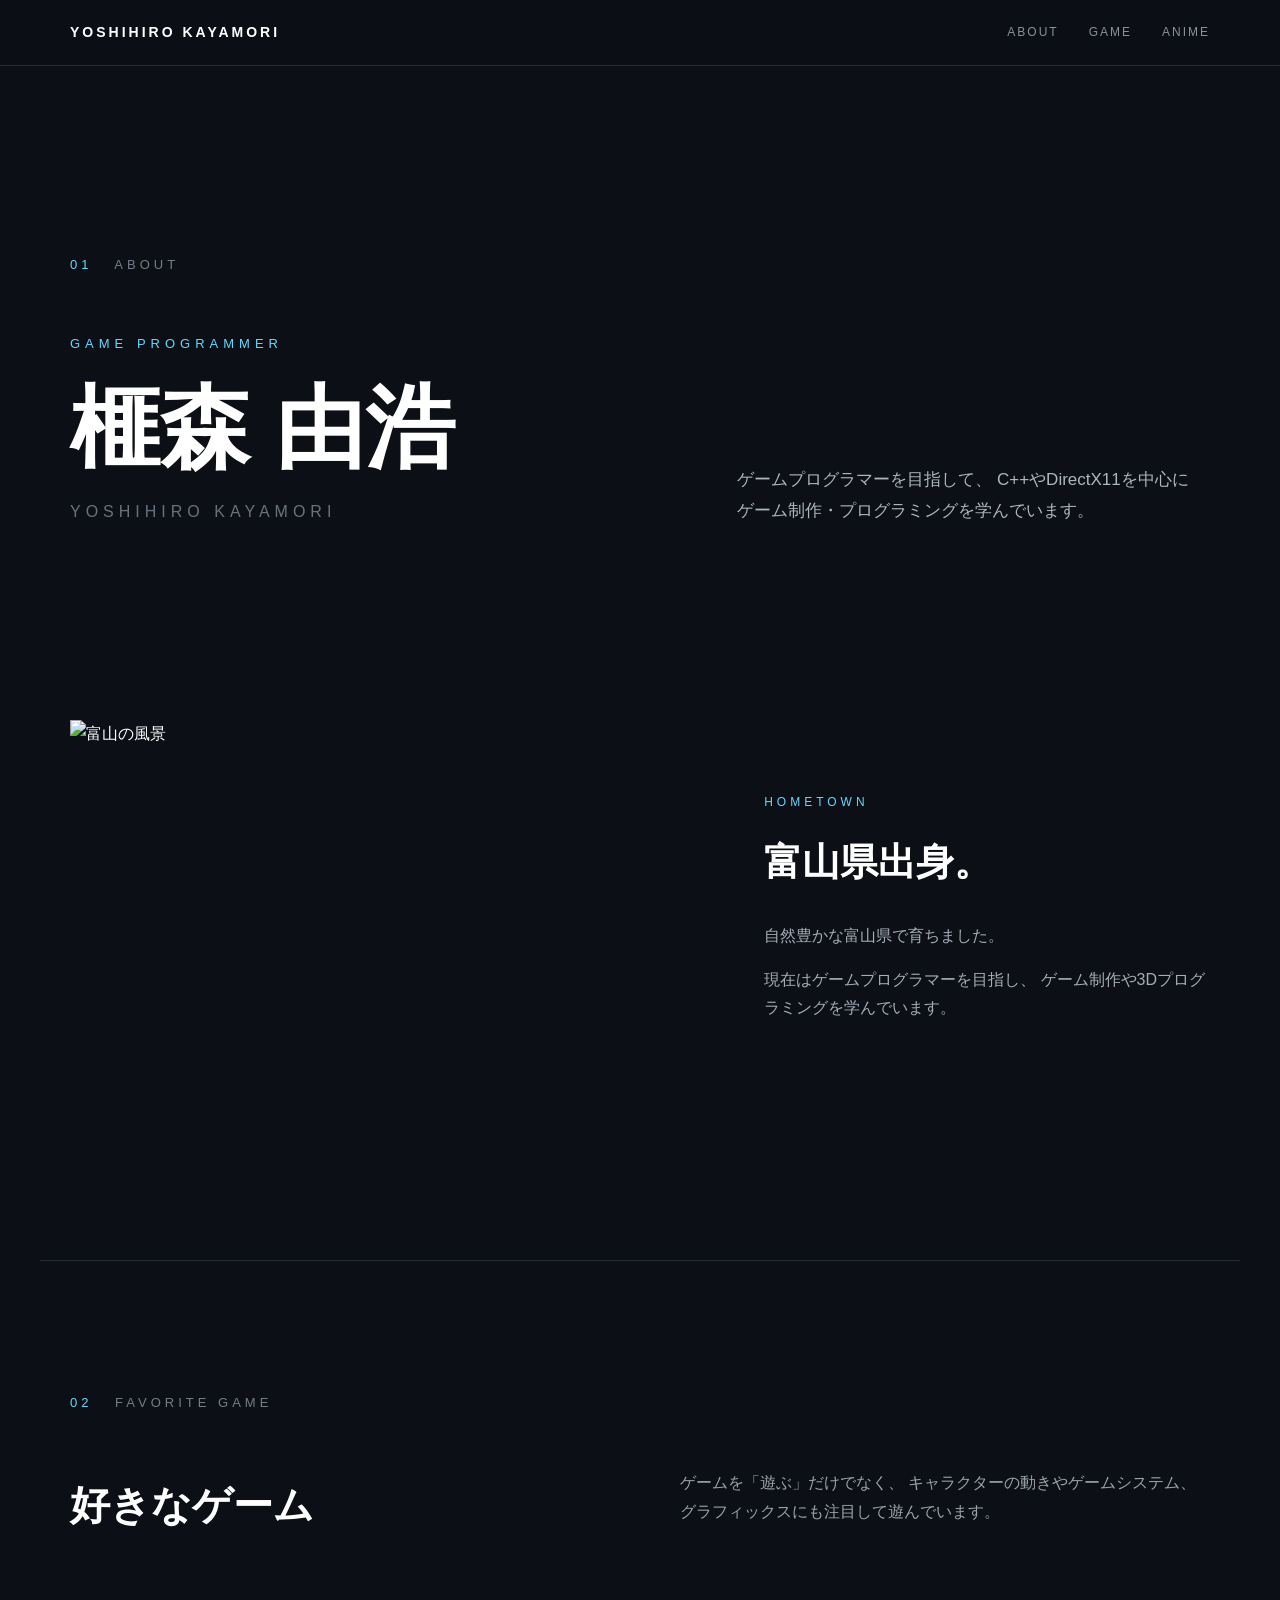
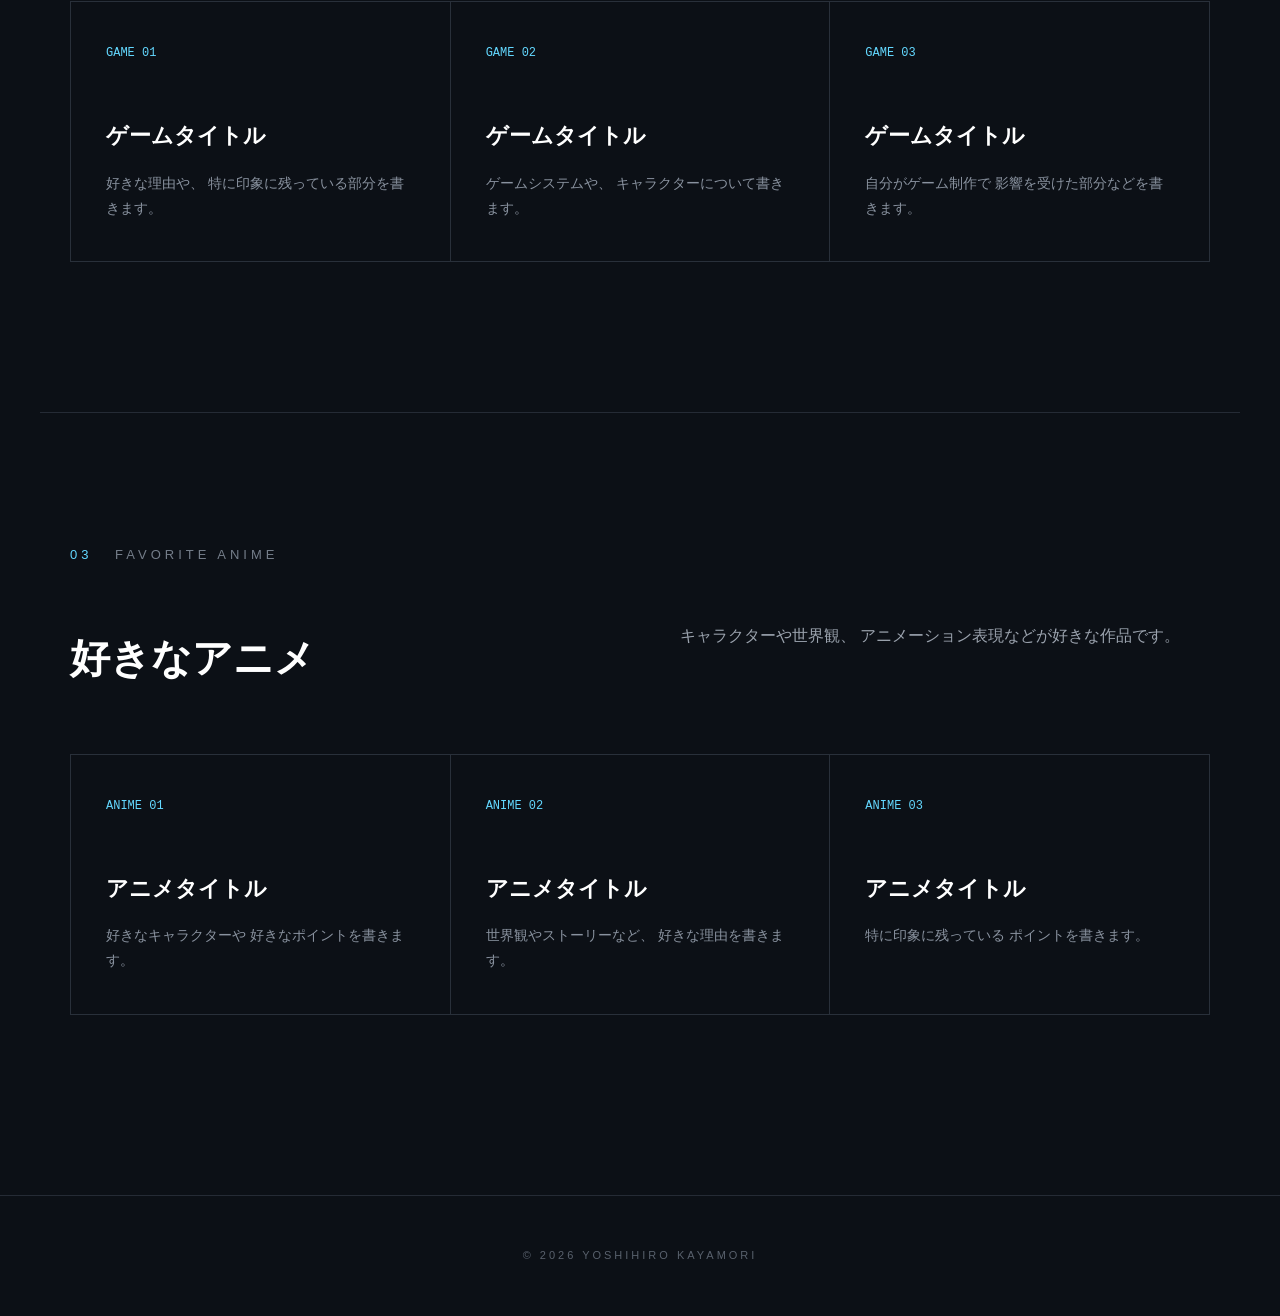
==== index.html @ 0efda57f "Webサイト改変" ====
<!DOCTYPE html>
<html lang="ja">

<head>
    <meta charset="UTF-8">
    <meta name="viewport" content="width=device-width, initial-scale=1.0">

    <title>榧森由浩 | Portfolio</title>

    <link rel="stylesheet" href="style.css">
</head>

<body>

    <!-- ヘッダー -->
    <header>
        <div class="header-inner">

            <a href="#" class="logo">
                YOSHIHIRO KAYAMORI
            </a>

            <nav>
                <a href="#about">ABOUT</a>
                <a href="#favorite-games">GAME</a>
                <a href="#favorite-anime">ANIME</a>
            </nav>

        </div>
    </header>


    <main>

        <!-- =====================
             ABOUT
        ====================== -->

        <section id="about" class="about">

            <div class="section-label">
                <span>01</span>
                ABOUT
            </div>


            <div class="about-main">

                <div class="about-title">

                    <p class="sub-title">
                        GAME PROGRAMMER
                    </p>

                    <h1>
                        榧森 由浩
                    </h1>

                    <p class="english-name">
                        YOSHIHIRO KAYAMORI
                    </p>

                </div>


                <div class="about-description">

                    <p>
                        ゲームプログラマーを目指して、
                        C++やDirectX11を中心に
                        ゲーム制作・プログラミングを学んでいます。
                    </p>

                </div>

            </div>

        </section>


        <!-- =====================
             富山
        ====================== -->

        <section class="hometown">

            <div class="hometown-image">

                <img
                    src="images/toyama.jpg"
                    alt="富山の風景">

            </div>


            <div class="hometown-content">

                <p class="small-title">
                    HOMETOWN
                </p>

                <h2>
                    富山県出身。
                </h2>

                <p>
                    自然豊かな富山県で育ちました。
                </p>

                <p>
                    現在はゲームプログラマーを目指し、
                    ゲーム制作や3Dプログラミングを学んでいます。
                </p>

            </div>

        </section>


        <!-- =====================
             好きなゲーム
        ====================== -->

        <section
            id="favorite-games"
            class="favorite-section">

            <div class="section-label">
                <span>02</span>
                FAVORITE GAME
            </div>


            <div class="favorite-header">

                <h2>
                    好きなゲーム
                </h2>

                <p>
                    ゲームを「遊ぶ」だけでなく、
                    キャラクターの動きやゲームシステム、
                    グラフィックスにも注目して遊んでいます。
                </p>

            </div>


            <div class="favorite-grid">

                <div class="favorite-card">

                    <span>GAME 01</span>

                    <h3>
                        ゲームタイトル
                    </h3>

                    <p>
                        好きな理由や、
                        特に印象に残っている部分を書きます。
                    </p>

                </div>


                <div class="favorite-card">

                    <span>GAME 02</span>

                    <h3>
                        ゲームタイトル
                    </h3>

                    <p>
                        ゲームシステムや、
                        キャラクターについて書きます。
                    </p>

                </div>


                <div class="favorite-card">

                    <span>GAME 03</span>

                    <h3>
                        ゲームタイトル
                    </h3>

                    <p>
                        自分がゲーム制作で
                        影響を受けた部分などを書きます。
                    </p>

                </div>

            </div>

        </section>


        <!-- =====================
             好きなアニメ
        ====================== -->

        <section
            id="favorite-anime"
            class="favorite-section anime-section">

            <div class="section-label">
                <span>03</span>
                FAVORITE ANIME
            </div>


            <div class="favorite-header">

                <h2>
                    好きなアニメ
                </h2>

                <p>
                    キャラクターや世界観、
                    アニメーション表現などが好きな作品です。
                </p>

            </div>


            <div class="favorite-grid">

                <div class="favorite-card">

                    <span>ANIME 01</span>

                    <h3>
                        アニメタイトル
                    </h3>

                    <p>
                        好きなキャラクターや
                        好きなポイントを書きます。
                    </p>

                </div>


                <div class="favorite-card">

                    <span>ANIME 02</span>

                    <h3>
                        アニメタイトル
                    </h3>

                    <p>
                        世界観やストーリーなど、
                        好きな理由を書きます。
                    </p>

                </div>


                <div class="favorite-card">

                    <span>ANIME 03</span>

                    <h3>
                        アニメタイトル
                    </h3>

                    <p>
                        特に印象に残っている
                        ポイントを書きます。
                    </p>

                </div>

            </div>

        </section>

    </main>


    <footer>
        © 2026 YOSHIHIRO KAYAMORI
    </footer>

</body>

</html>
---- style.css ----
/* =====================
   BASE
===================== */

* {
    margin: 0;
    padding: 0;
    box-sizing: border-box;
}

html {
    scroll-behavior: smooth;
}

body {

    font-family:
        "Segoe UI",
        "Hiragino Kaku Gothic ProN",
        "Yu Gothic",
        sans-serif;

    background: #0c1016;

    color: #ffffff;

    line-height: 1.8;
}

a {
    color: inherit;
    text-decoration: none;
}

img {
    width: 100%;
    display: block;
}


/* =====================
   HEADER
===================== */

header {

    position: fixed;

    top: 0;
    left: 0;

    width: 100%;

    z-index: 100;

    background: rgba(12, 16, 22, 0.9);

    border-bottom: 1px solid #252b35;

    backdrop-filter: blur(12px);
}

.header-inner {

    max-width: 1200px;

    margin: auto;

    padding: 20px 30px;

    display: flex;

    justify-content: space-between;
    align-items: center;
}

.logo {

    font-size: 14px;

    font-weight: bold;

    letter-spacing: 3px;
}

nav {

    display: flex;

    gap: 30px;
}

nav a {

    font-size: 12px;

    letter-spacing: 2px;

    color: #89919d;

    transition: 0.3s;
}

nav a:hover {

    color: #63d8ff;
}


/* =====================
   共通
===================== */

section {

    max-width: 1200px;

    margin: auto;

    padding-left: 30px;
    padding-right: 30px;
}

.section-label {

    color: #747d89;

    font-size: 13px;

    letter-spacing: 4px;

    margin-bottom: 55px;
}

.section-label span {

    color: #63d8ff;

    margin-right: 15px;
}


/* =====================
   ABOUT
===================== */

.about {

    min-height: 80vh;

    padding-top: 180px;
    padding-bottom: 120px;

    display: flex;

    flex-direction: column;

    justify-content: center;
}

.about-main {

    display: grid;

    grid-template-columns:
        1.2fr 1fr;

    gap: 100px;

    align-items: end;
}

.sub-title {

    color: #63d8ff;

    letter-spacing: 5px;

    font-size: 13px;

    margin-bottom: 20px;
}

.about h1 {

    font-size: clamp(
        50px,
        7vw,
        90px
    );

    line-height: 1.2;
}

.english-name {

    color: #69717d;

    letter-spacing: 5px;

    margin-top: 15px;
}

.about-description {

    color: #adb5c0;

    font-size: 17px;

    max-width: 500px;
}


/* =====================
   HOMETOWN
===================== */

.hometown {

    padding-bottom: 150px;

    display: grid;

    grid-template-columns:
        1.4fr 1fr;

    align-items: center;

    gap: 70px;
}

.hometown-image {

    overflow: hidden;
}

.hometown-image img {

    aspect-ratio: 16 / 10;

    object-fit: cover;
}

.hometown-content {

    padding: 30px 0;
}

.small-title {

    color: #63d8ff;

    font-size: 12px;

    letter-spacing: 4px;

    margin-bottom: 15px;
}

.hometown h2 {

    font-size: 38px;

    margin-bottom: 25px;
}

.hometown-content > p:not(.small-title) {

    color: #a5adb8;

    margin-bottom: 15px;
}


/* =====================
   FAVORITE
===================== */

.favorite-section {

    padding-top: 130px;
    padding-bottom: 150px;

    border-top: 1px solid #252b35;
}

.favorite-header {

    display: grid;

    grid-template-columns: 1fr 1fr;

    gap: 80px;

    margin-bottom: 60px;
}

.favorite-header h2 {

    font-size: 40px;
}

.favorite-header p {

    color: #9ba3ae;
}

.favorite-grid {

    display: grid;

    grid-template-columns:
        repeat(3, 1fr);

    border-top:
        1px solid #29303a;

    border-left:
        1px solid #29303a;
}

.favorite-card {

    min-height: 260px;

    padding: 35px;

    border-right:
        1px solid #29303a;

    border-bottom:
        1px solid #29303a;

    transition: 0.3s;
}

.favorite-card:hover {

    background: #141a22;
}

.favorite-card span {

    color: #63d8ff;

    font-family: monospace;

    font-size: 12px;
}

.favorite-card h3 {

    margin-top: 50px;

    margin-bottom: 15px;

    font-size: 22px;
}

.favorite-card p {

    color: #89929f;

    font-size: 14px;
}


/* =====================
   ANIME
===================== */

.anime-section {

    padding-bottom: 180px;
}


/* =====================
   FOOTER
===================== */

footer {

    padding: 50px;

    text-align: center;

    border-top: 1px solid #252b35;

    color: #59616d;

    font-size: 11px;

    letter-spacing: 3px;
}


/* =====================
   SMARTPHONE
===================== */

@media (max-width: 768px) {

    .header-inner {

        padding: 18px 20px;
    }

    .logo {

        font-size: 10px;
    }

    nav {

        gap: 12px;
    }

    nav a {

        font-size: 9px;
    }


    section {

        padding-left: 20px;
        padding-right: 20px;
    }


    .about {

        padding-top: 140px;

        min-height: auto;
    }


    .about-main {

        grid-template-columns: 1fr;

        gap: 40px;
    }


    .hometown {

        grid-template-columns: 1fr;

        gap: 30px;
    }


    .favorite-header {

        grid-template-columns: 1fr;

        gap: 20px;
    }


    .favorite-grid {

        grid-template-columns: 1fr;
    }

}
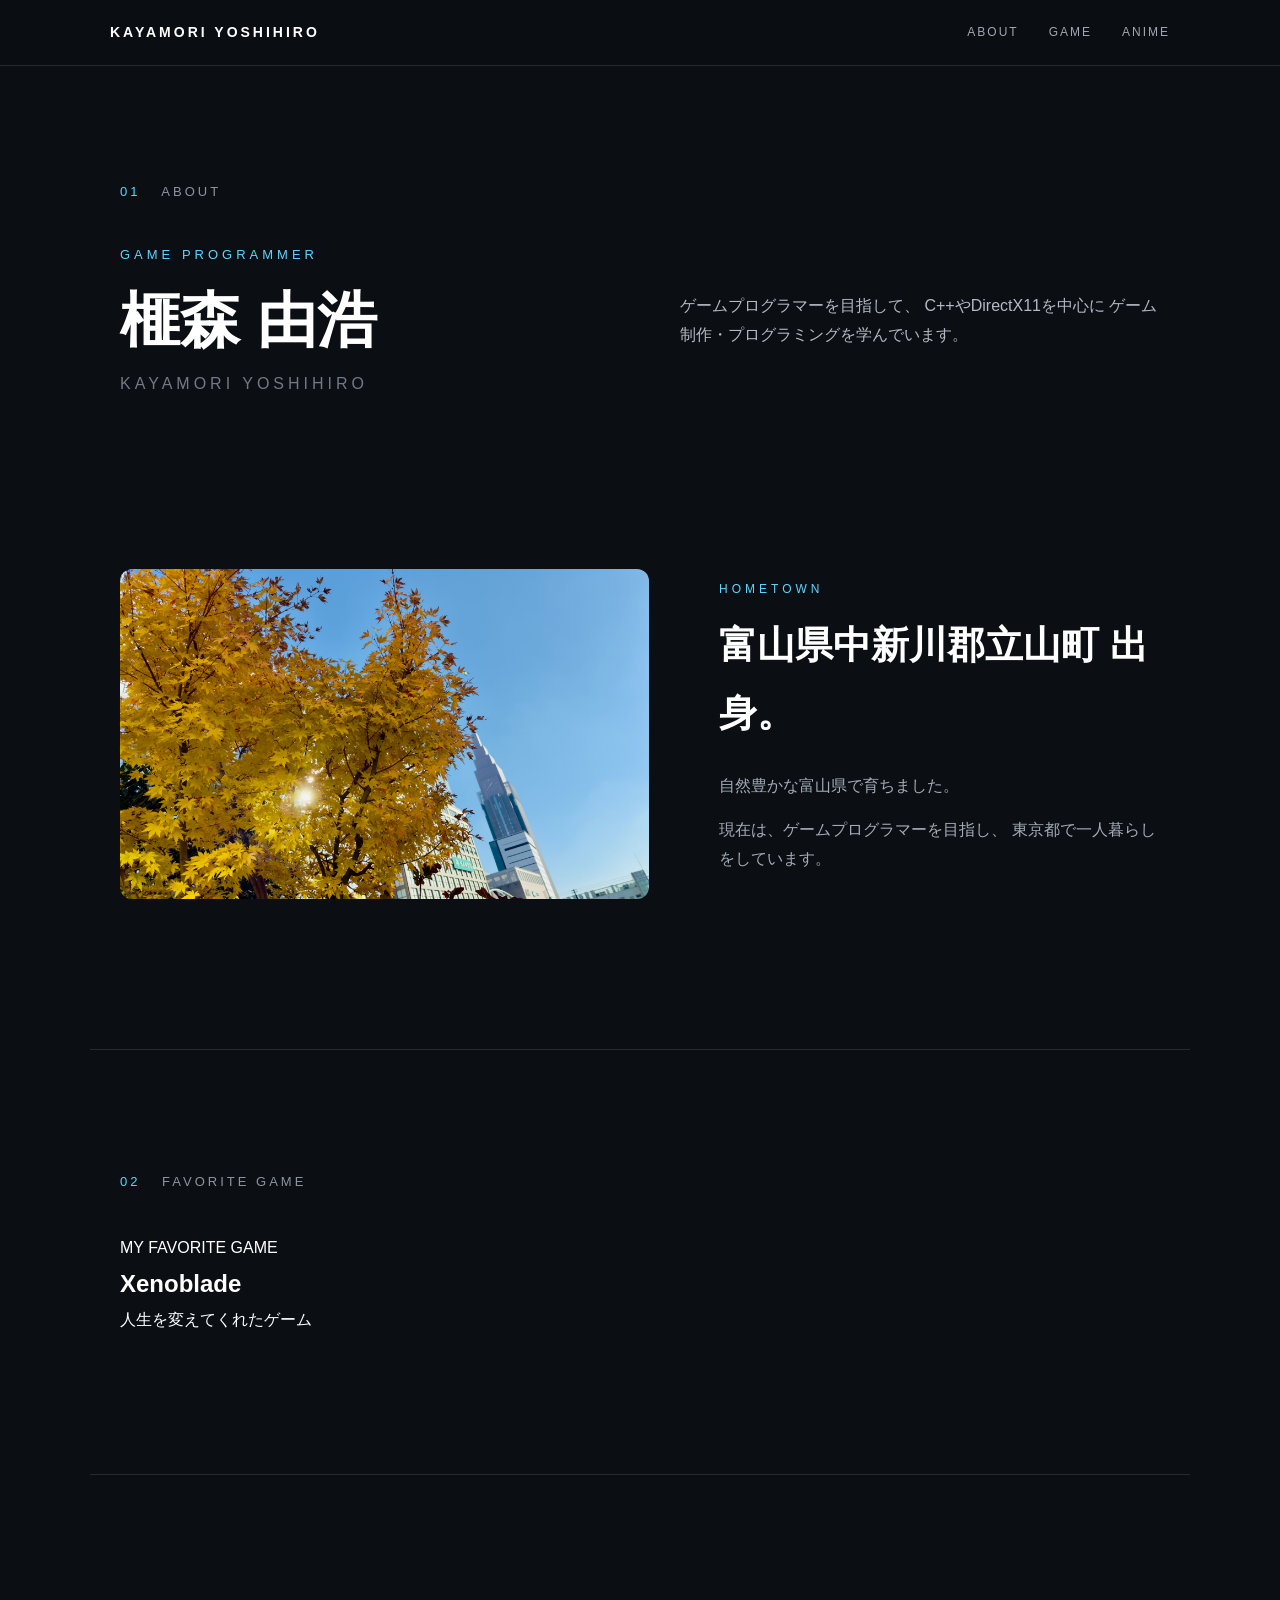
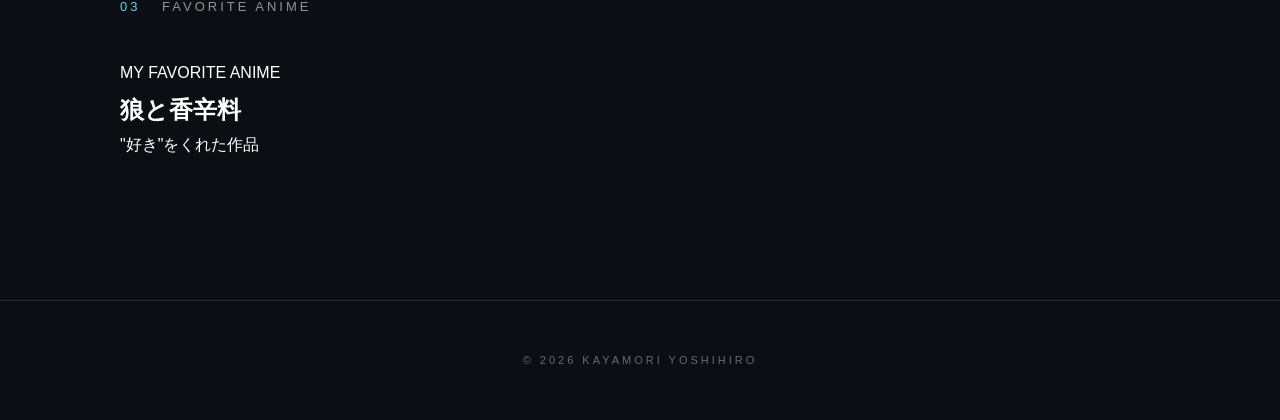
==== commit 4a8630fd: "Webサイト改変" ====
--- a/index.html
+++ b/index.html
@@ -17,7 +17,7 @@
         <div class="header-inner">
 
             <a href="#" class="logo">
-                YOSHIHIRO KAYAMORI
+                KAYAMORI YOSHIHIRO
             </a>
 
             <nav>
@@ -57,7 +57,7 @@
                     </h1>
 
                     <p class="english-name">
-                        YOSHIHIRO KAYAMORI
+                        KAYAMORI YOSHIHIRO
                     </p>
 
                 </div>
@@ -100,7 +100,7 @@
                 </p>
 
                 <h2>
-                    富山県出身。
+                    富山県中新川郡立山町 出身。
                 </h2>
 
                 <p>
@@ -108,8 +108,8 @@
                 </p>
 
                 <p>
-                    現在はゲームプログラマーを目指し、
-                    ゲーム制作や3Dプログラミングを学んでいます。
+                    現在は、ゲームプログラマーを目指し、
+                    東京都で一人暮らしをしています。
                 </p>
 
             </div>
@@ -117,175 +117,79 @@
         </section>
 
 
-        <!-- =====================
-             好きなゲーム
-        ====================== -->
+<!-- =====================
+     好きなゲーム
+====================== -->
 
-        <section
-            id="favorite-games"
-            class="favorite-section">
+<section id="favorite-game" class="favorite-section">
 
-            <div class="section-label">
-                <span>02</span>
-                FAVORITE GAME
-            </div>
+    <div class="section-label">
+        <span>02</span>
+        FAVORITE GAME
+    </div>
+
+    <div class="favorite-content">
+
+        <div class="favorite-info">
+
+            <p class="favorite-type">
+                MY FAVORITE GAME
+            </p>
+
+            <h2>
+                Xenoblade
+            </h2>
+
+            <p class="favorite-description">
+                人生を変えてくれたゲーム
+            </p>
+
+        </div>
+
+    </div>
+
+</section>
 
 
-            <div class="favorite-header">
+<!-- =====================
+     好きなアニメ
+====================== -->
 
-                <h2>
-                    好きなゲーム
-                </h2>
+<section id="favorite-anime" class="favorite-section">
 
-                <p>
-                    ゲームを「遊ぶ」だけでなく、
-                    キャラクターの動きやゲームシステム、
-                    グラフィックスにも注目して遊んでいます。
-                </p>
+    <div class="section-label">
+        <span>03</span>
+        FAVORITE ANIME
+    </div>
 
-            </div>
+    <div class="favorite-content">
 
+        <div class="favorite-info">
 
-            <div class="favorite-grid">
+            <p class="favorite-type">
+                MY FAVORITE ANIME
+            </p>
 
-                <div class="favorite-card">
+            <h2>
+                狼と香辛料
+            </h2>
 
-                    <span>GAME 01</span>
+            <p class="favorite-description">
+                "好き"をくれた作品
 
-                    <h3>
-                        ゲームタイトル
-                    </h3>
+            </p>
 
-                    <p>
-                        好きな理由や、
-                        特に印象に残っている部分を書きます。
-                    </p>
+        </div>
 
-                </div>
+    </div>
 
-
-                <div class="favorite-card">
-
-                    <span>GAME 02</span>
-
-                    <h3>
-                        ゲームタイトル
-                    </h3>
-
-                    <p>
-                        ゲームシステムや、
-                        キャラクターについて書きます。
-                    </p>
-
-                </div>
-
-
-                <div class="favorite-card">
-
-                    <span>GAME 03</span>
-
-                    <h3>
-                        ゲームタイトル
-                    </h3>
-
-                    <p>
-                        自分がゲーム制作で
-                        影響を受けた部分などを書きます。
-                    </p>
-
-                </div>
-
-            </div>
-
-        </section>
-
-
-        <!-- =====================
-             好きなアニメ
-        ====================== -->
-
-        <section
-            id="favorite-anime"
-            class="favorite-section anime-section">
-
-            <div class="section-label">
-                <span>03</span>
-                FAVORITE ANIME
-            </div>
-
-
-            <div class="favorite-header">
-
-                <h2>
-                    好きなアニメ
-                </h2>
-
-                <p>
-                    キャラクターや世界観、
-                    アニメーション表現などが好きな作品です。
-                </p>
-
-            </div>
-
-
-            <div class="favorite-grid">
-
-                <div class="favorite-card">
-
-                    <span>ANIME 01</span>
-
-                    <h3>
-                        アニメタイトル
-                    </h3>
-
-                    <p>
-                        好きなキャラクターや
-                        好きなポイントを書きます。
-                    </p>
-
-                </div>
-
-
-                <div class="favorite-card">
-
-                    <span>ANIME 02</span>
-
-                    <h3>
-                        アニメタイトル
-                    </h3>
-
-                    <p>
-                        世界観やストーリーなど、
-                        好きな理由を書きます。
-                    </p>
-
-                </div>
-
-
-                <div class="favorite-card">
-
-                    <span>ANIME 03</span>
-
-                    <h3>
-                        アニメタイトル
-                    </h3>
-
-                    <p>
-                        特に印象に残っている
-                        ポイントを書きます。
-                    </p>
-
-                </div>
-
-            </div>
-
-        </section>
+</section>
 
     </main>
 
 
     <footer>
-        © 2026 YOSHIHIRO KAYAMORI
+        © 2026 KAYAMORI YOSHIHIRO
     </footer>
 
 </body>
--- a/style.css
+++ b/style.css
@@ -1,5 +1,5 @@
 /* =====================
-   BASE
+   RESET
 ===================== */
 
 * {
@@ -13,16 +13,14 @@
 }
 
 body {
+    background-color: #0b0f14;
+
+    color: #ffffff;
 
     font-family:
+        "Yu Gothic",
         "Segoe UI",
-        "Hiragino Kaku Gothic ProN",
-        "Yu Gothic",
         sans-serif;
-
-    background: #0c1016;
-
-    color: #ffffff;
 
     line-height: 1.8;
 }
@@ -33,8 +31,8 @@
 }
 
 img {
+    display: block;
     width: 100%;
-    display: block;
 }
 
 
@@ -43,7 +41,6 @@
 ===================== */
 
 header {
-
     position: fixed;
 
     top: 0;
@@ -51,90 +48,77 @@
 
     width: 100%;
 
-    z-index: 100;
-
-    background: rgba(12, 16, 22, 0.9);
-
-    border-bottom: 1px solid #252b35;
-
-    backdrop-filter: blur(12px);
+    background-color: rgba(11, 15, 20, 0.95);
+
+    border-bottom: 1px solid #242a32;
+
+    z-index: 1000;
 }
 
 .header-inner {
-
-    max-width: 1200px;
-
-    margin: auto;
-
-    padding: 20px 30px;
+    max-width: 1100px;
+
+    margin: 0 auto;
+
+    padding: 20px;
 
     display: flex;
 
+    align-items: center;
     justify-content: space-between;
-    align-items: center;
 }
 
 .logo {
-
     font-size: 14px;
-
     font-weight: bold;
 
     letter-spacing: 3px;
 }
 
 nav {
-
     display: flex;
 
     gap: 30px;
 }
 
 nav a {
-
     font-size: 12px;
 
+    color: #a0a7b0;
+
     letter-spacing: 2px;
-
-    color: #89919d;
-
-    transition: 0.3s;
 }
 
 nav a:hover {
-
-    color: #63d8ff;
-}
-
-
-/* =====================
-   共通
+    color: #5dd5ff;
+}
+
+
+/* =====================
+   SECTION
 ===================== */
 
 section {
-
-    max-width: 1200px;
-
-    margin: auto;
+    max-width: 1100px;
+
+    margin: 0 auto;
 
     padding-left: 30px;
     padding-right: 30px;
 }
 
 .section-label {
-
-    color: #747d89;
+    color: #8c949f;
 
     font-size: 13px;
 
-    letter-spacing: 4px;
-
-    margin-bottom: 55px;
+    letter-spacing: 3px;
+
+    margin-bottom: 40px;
 }
 
 .section-label span {
-
-    color: #63d8ff;
+    color: #5dd5ff;
 
     margin-right: 15px;
 }
@@ -145,69 +129,48 @@
 ===================== */
 
 .about {
-
-    min-height: 80vh;
-
     padding-top: 180px;
     padding-bottom: 120px;
-
-    display: flex;
-
-    flex-direction: column;
-
-    justify-content: center;
 }
 
 .about-main {
-
     display: grid;
 
-    grid-template-columns:
-        1.2fr 1fr;
-
-    gap: 100px;
-
-    align-items: end;
+    grid-template-columns: 1fr 1fr;
+
+    gap: 80px;
+
+    align-items: center;
 }
 
 .sub-title {
-
-    color: #63d8ff;
-
-    letter-spacing: 5px;
+    color: #5dd5ff;
 
     font-size: 13px;
 
-    margin-bottom: 20px;
+    letter-spacing: 4px;
+
+    margin-bottom: 15px;
 }
 
 .about h1 {
-
-    font-size: clamp(
-        50px,
-        7vw,
-        90px
-    );
-
-    line-height: 1.2;
+    font-size: 60px;
+
+    line-height: 1.3;
+
+    margin-bottom: 10px;
 }
 
 .english-name {
-
-    color: #69717d;
-
-    letter-spacing: 5px;
-
-    margin-top: 15px;
+    color: #717985;
+
+    letter-spacing: 4px;
 }
 
 .about-description {
-
-    color: #adb5c0;
-
-    font-size: 17px;
-
-    max-width: 500px;
+    color: #b3bac4;
+
+    font-size: 16px;
 }
 
 
@@ -216,178 +179,148 @@
 ===================== */
 
 .hometown {
-
+    padding-top: 50px;
     padding-bottom: 150px;
 
     display: grid;
 
-    grid-template-columns:
-        1.4fr 1fr;
+    grid-template-columns: 1.2fr 1fr;
+
+    gap: 70px;
 
     align-items: center;
-
-    gap: 70px;
 }
 
 .hometown-image {
-
+    width: 100%;
+    aspect-ratio: 16 / 10;
     overflow: hidden;
+    border-radius: 12px;
 }
 
 .hometown-image img {
-
-    aspect-ratio: 16 / 10;
-
+    width: 100%;
+    height: 100%;
     object-fit: cover;
 }
 
-.hometown-content {
-
-    padding: 30px 0;
-}
-
 .small-title {
-
-    color: #63d8ff;
+    color: #5dd5ff;
 
     font-size: 12px;
 
     letter-spacing: 4px;
 
+    margin-bottom: 10px;
+}
+
+.hometown-content h2 {
+    font-size: 38px;
+
+    margin-bottom: 25px;
+}
+
+.hometown-content p:not(.small-title) {
+    color: #a4acb7;
+
     margin-bottom: 15px;
 }
 
-.hometown h2 {
-
+
+/* =====================
+   FAVORITE
+===================== */
+
+.favorite-section {
+    padding-top: 120px;
+    padding-bottom: 140px;
+
+    border-top: 1px solid #252b34;
+}
+
+.favorite-header {
+    margin-bottom: 50px;
+}
+
+.favorite-header h2 {
     font-size: 38px;
 
-    margin-bottom: 25px;
-}
-
-.hometown-content > p:not(.small-title) {
-
-    color: #a5adb8;
-
     margin-bottom: 15px;
 }
 
-
-/* =====================
-   FAVORITE
-===================== */
-
-.favorite-section {
-
-    padding-top: 130px;
-    padding-bottom: 150px;
-
-    border-top: 1px solid #252b35;
-}
-
-.favorite-header {
-
+.favorite-header p {
+    color: #a0a8b3;
+
+    max-width: 700px;
+}
+
+
+/* =====================
+   FAVORITE CARD
+===================== */
+
+.favorite-grid {
     display: grid;
 
-    grid-template-columns: 1fr 1fr;
-
-    gap: 80px;
-
-    margin-bottom: 60px;
-}
-
-.favorite-header h2 {
-
-    font-size: 40px;
-}
-
-.favorite-header p {
-
-    color: #9ba3ae;
-}
-
-.favorite-grid {
-
-    display: grid;
-
-    grid-template-columns:
-        repeat(3, 1fr);
-
-    border-top:
-        1px solid #29303a;
-
-    border-left:
-        1px solid #29303a;
+    grid-template-columns: repeat(3, 1fr);
+
+    gap: 20px;
 }
 
 .favorite-card {
-
-    min-height: 260px;
-
-    padding: 35px;
-
-    border-right:
-        1px solid #29303a;
-
-    border-bottom:
-        1px solid #29303a;
-
-    transition: 0.3s;
+    background-color: #11171f;
+
+    border: 1px solid #29313b;
+
+    min-height: 250px;
+
+    padding: 30px;
+
+    transition: 0.25s;
 }
 
 .favorite-card:hover {
-
-    background: #141a22;
+    transform: translateY(-5px);
+
+    border-color: #5dd5ff;
+
+    background-color: #151d26;
 }
 
 .favorite-card span {
-
-    color: #63d8ff;
-
-    font-family: monospace;
-
-    font-size: 12px;
+    color: #5dd5ff;
+
+    font-size: 11px;
+
+    letter-spacing: 2px;
 }
 
 .favorite-card h3 {
-
-    margin-top: 50px;
-
+    font-size: 21px;
+
+    margin-top: 45px;
     margin-bottom: 15px;
-
-    font-size: 22px;
 }
 
 .favorite-card p {
-
-    color: #89929f;
+    color: #929ba7;
 
     font-size: 14px;
 }
 
 
 /* =====================
-   ANIME
-===================== */
-
-.anime-section {
-
-    padding-bottom: 180px;
-}
-
-
-/* =====================
    FOOTER
 ===================== */
 
 footer {
-
-    padding: 50px;
-
     text-align: center;
 
-    border-top: 1px solid #252b35;
-
-    color: #59616d;
+    padding: 50px 20px;
+
+    border-top: 1px solid #252b34;
+
+    color: #626b77;
 
     font-size: 11px;
 
@@ -402,68 +335,60 @@
 @media (max-width: 768px) {
 
     .header-inner {
-
-        padding: 18px 20px;
+        padding: 18px;
     }
 
     .logo {
-
         font-size: 10px;
     }
 
     nav {
-
         gap: 12px;
     }
 
     nav a {
-
         font-size: 9px;
     }
 
 
     section {
-
         padding-left: 20px;
         padding-right: 20px;
     }
 
 
     .about {
-
         padding-top: 140px;
-
-        min-height: auto;
-    }
-
+        padding-bottom: 80px;
+    }
 
     .about-main {
-
         grid-template-columns: 1fr;
 
         gap: 40px;
     }
 
+    .about h1 {
+        font-size: 42px;
+    }
+
 
     .hometown {
-
         grid-template-columns: 1fr;
 
-        gap: 30px;
-    }
-
-
-    .favorite-header {
-
+        gap: 35px;
+
+        padding-bottom: 100px;
+    }
+
+
+    .favorite-grid {
         grid-template-columns: 1fr;
-
-        gap: 20px;
-    }
-
-
-    .favorite-grid {
-
-        grid-template-columns: 1fr;
-    }
-
+    }
+
+
+    .favorite-section {
+        padding-top: 80px;
+        padding-bottom: 100px;
+    }
 }
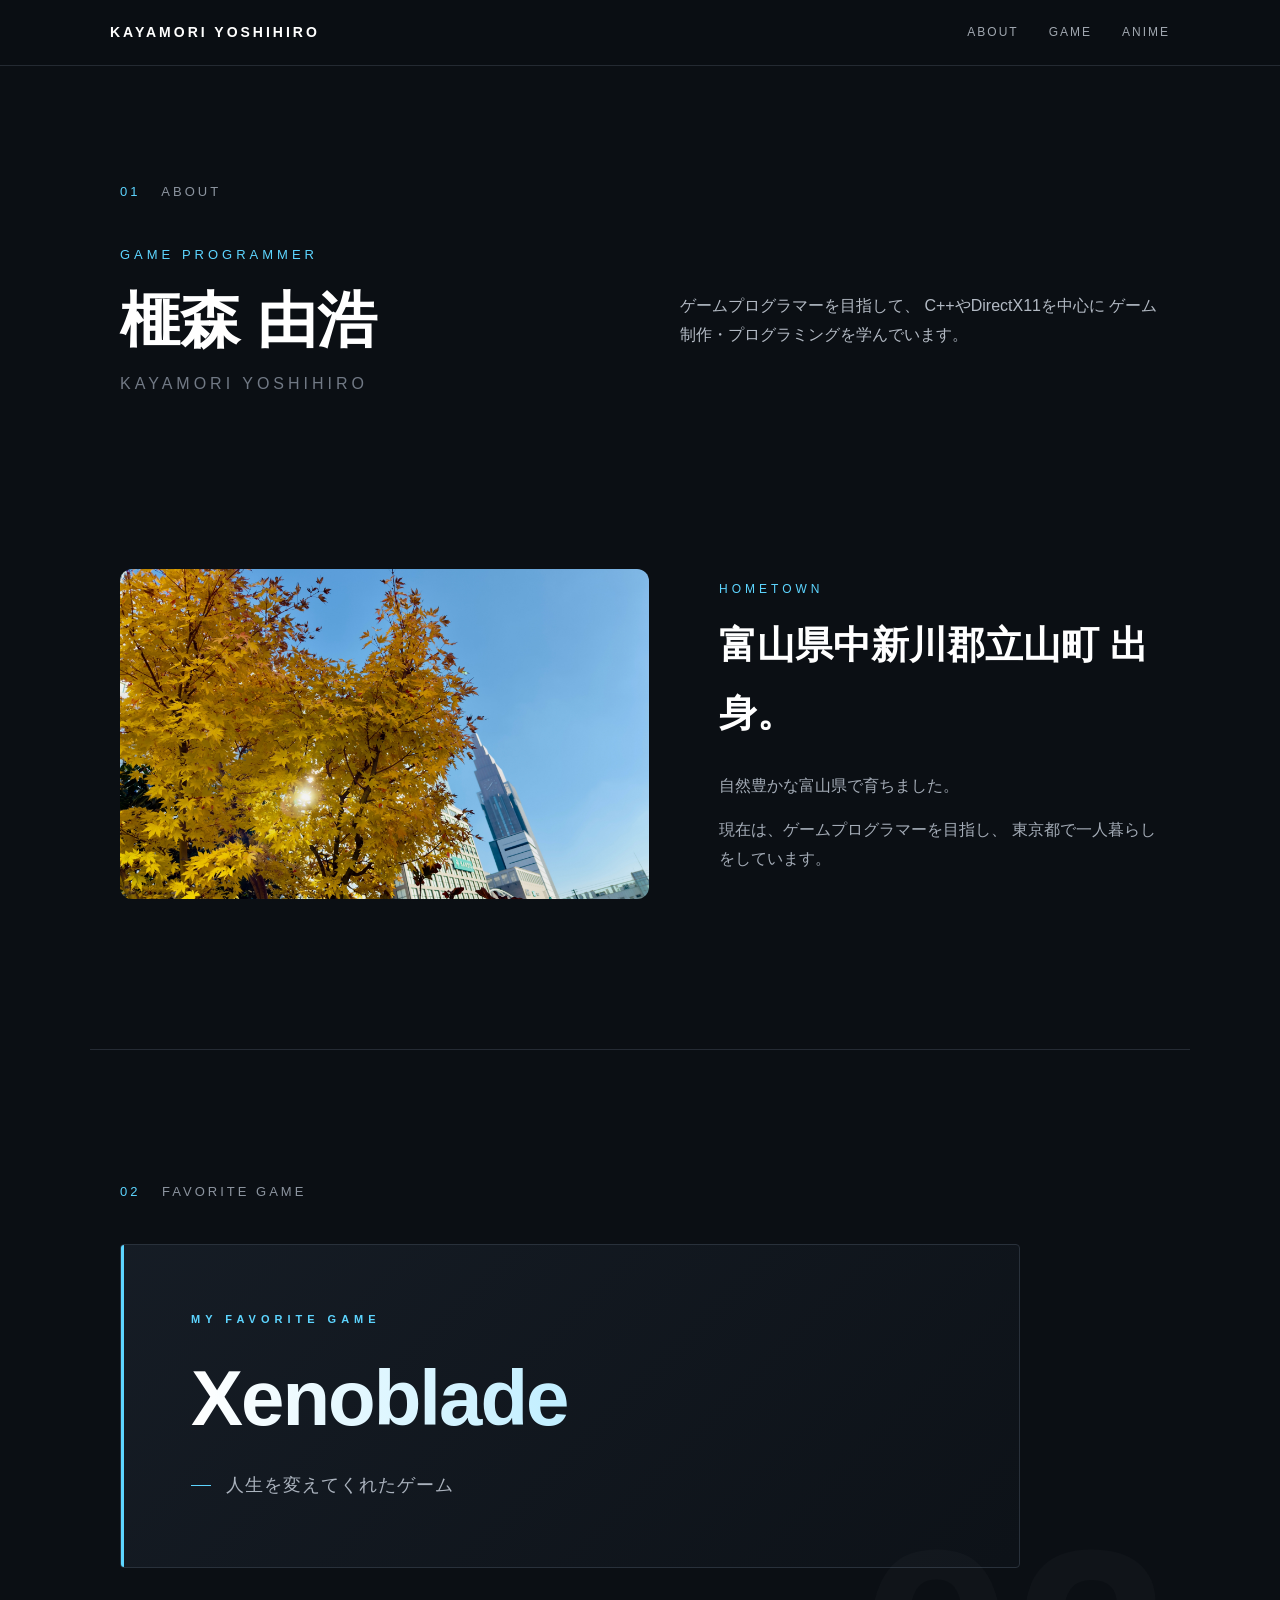
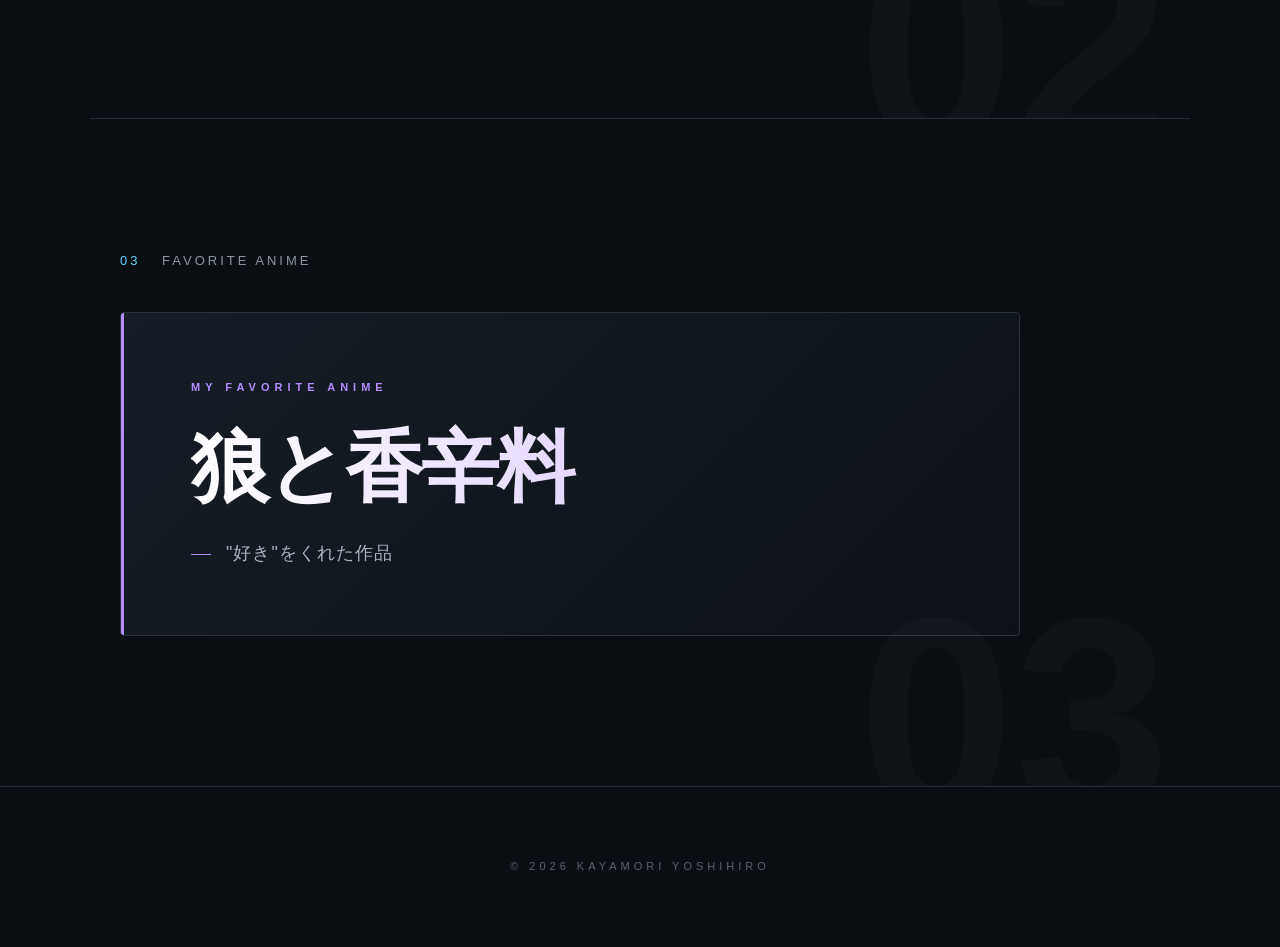
==== commit be1305eb: "css改変" ====
--- a/index.html
+++ b/index.html
@@ -22,7 +22,7 @@
 
             <nav>
                 <a href="#about">ABOUT</a>
-                <a href="#favorite-games">GAME</a>
+                <a href="#favorite-game">GAME</a>
                 <a href="#favorite-anime">ANIME</a>
             </nav>
 
--- a/style.css
+++ b/style.css
@@ -227,168 +227,255 @@
 }
 
 
-/* =====================
+/* ========================================
    FAVORITE
-===================== */
+======================================== */
 
 .favorite-section {
-    padding-top: 120px;
-    padding-bottom: 140px;
+    position: relative;
+
+    padding-top: 130px;
+    padding-bottom: 150px;
 
     border-top: 1px solid #252b34;
-}
-
-.favorite-header {
-    margin-bottom: 50px;
-}
-
-.favorite-header h2 {
-    font-size: 38px;
-
-    margin-bottom: 15px;
-}
-
-.favorite-header p {
-    color: #a0a8b3;
-
-    max-width: 700px;
-}
-
-
-/* =====================
-   FAVORITE CARD
-===================== */
-
-.favorite-grid {
-    display: grid;
-
-    grid-template-columns: repeat(3, 1fr);
-
-    gap: 20px;
-}
-
-.favorite-card {
-    background-color: #11171f;
+
+    overflow: hidden;
+}
+
+
+/* 背景に大きな番号 */
+
+.favorite-section::after {
+    position: absolute;
+
+    right: 20px;
+    bottom: -70px;
+
+    font-size: 280px;
+    font-weight: 700;
+
+    line-height: 1;
+
+    color: rgba(255, 255, 255, 0.018);
+
+    pointer-events: none;
+}
+
+#favorite-game::after {
+    content: "02";
+}
+
+#favorite-anime::after {
+    content: "03";
+}
+
+
+/* メイン部分 */
+
+.favorite-content {
+    position: relative;
+
+    max-width: 900px;
+
+    padding: 65px 70px;
+
+    background:
+        linear-gradient(
+            135deg,
+            rgba(22, 29, 38, 0.95),
+            rgba(13, 18, 24, 0.95)
+        );
 
     border: 1px solid #29313b;
 
-    min-height: 250px;
-
-    padding: 30px;
-
-    transition: 0.25s;
-}
-
-.favorite-card:hover {
+    border-radius: 4px;
+
+    overflow: hidden;
+
+    transition:
+        transform 0.3s ease,
+        border-color 0.3s ease;
+}
+
+
+/* 左側のアクセント */
+
+.favorite-content::before {
+    content: "";
+
+    position: absolute;
+
+    top: 0;
+    left: 0;
+
+    width: 3px;
+    height: 100%;
+
+    background: #5dd5ff;
+}
+
+
+/* hover */
+
+.favorite-content:hover {
     transform: translateY(-5px);
 
-    border-color: #5dd5ff;
-
-    background-color: #151d26;
-}
-
-.favorite-card span {
+    border-color: #3e5361;
+}
+
+
+/* 小見出し */
+
+.favorite-type {
     color: #5dd5ff;
 
     font-size: 11px;
-
-    letter-spacing: 2px;
-}
-
-.favorite-card h3 {
-    font-size: 21px;
-
-    margin-top: 45px;
-    margin-bottom: 15px;
-}
-
-.favorite-card p {
-    color: #929ba7;
-
-    font-size: 14px;
-}
-
-
-/* =====================
+    font-weight: 600;
+
+    letter-spacing: 5px;
+
+    margin-bottom: 25px;
+}
+
+
+/* 作品タイトル */
+
+.favorite-info h2 {
+    font-size: clamp(42px, 7vw, 78px);
+
+    line-height: 1.15;
+
+    letter-spacing: -2px;
+
+    margin-bottom: 25px;
+}
+
+
+/* 好きな理由 */
+
+.favorite-description {
+    position: relative;
+
+    color: #aab2bd;
+
+    font-size: 18px;
+
+    letter-spacing: 1px;
+
+    padding-left: 35px;
+}
+
+
+/* 好きな理由の横線 */
+
+.favorite-description::before {
+    content: "";
+
+    position: absolute;
+
+    width: 20px;
+    height: 1px;
+
+    left: 0;
+    top: 50%;
+
+    background: #5dd5ff;
+}
+
+
+/* ========================================
+   GAMEだけ少しアクセント
+======================================== */
+
+#favorite-game .favorite-info h2 {
+    background:
+        linear-gradient(
+            90deg,
+            #ffffff,
+            #81ddff
+        );
+
+    background-clip: text;
+    -webkit-background-clip: text;
+
+    color: transparent;
+}
+
+
+/* ========================================
+   ANIME
+======================================== */
+
+#favorite-anime .favorite-content::before {
+    background: #b58cff;
+}
+
+#favorite-anime .favorite-type {
+    color: #b58cff;
+}
+
+#favorite-anime .favorite-description::before {
+    background: #b58cff;
+}
+
+#favorite-anime .favorite-info h2 {
+    background:
+        linear-gradient(
+            90deg,
+            #ffffff,
+            #cfb3ff
+        );
+
+    background-clip: text;
+    -webkit-background-clip: text;
+
+    color: transparent;
+}
+
+
+/* ========================================
    FOOTER
-===================== */
+======================================== */
 
 footer {
+    padding: 70px 20px;
+
     text-align: center;
 
-    padding: 50px 20px;
-
     border-top: 1px solid #252b34;
 
-    color: #626b77;
+    color: #59626e;
 
     font-size: 11px;
 
-    letter-spacing: 3px;
-}
-
-
-/* =====================
-   SMARTPHONE
-===================== */
+    letter-spacing: 4px;
+}
+
+
+/* ========================================
+   スマートフォン
+======================================== */
 
 @media (max-width: 768px) {
-
-    .header-inner {
-        padding: 18px;
-    }
-
-    .logo {
-        font-size: 10px;
-    }
-
-    nav {
-        gap: 12px;
-    }
-
-    nav a {
-        font-size: 9px;
-    }
-
-
-    section {
-        padding-left: 20px;
-        padding-right: 20px;
-    }
-
-
-    .about {
-        padding-top: 140px;
-        padding-bottom: 80px;
-    }
-
-    .about-main {
-        grid-template-columns: 1fr;
-
-        gap: 40px;
-    }
-
-    .about h1 {
-        font-size: 42px;
-    }
-
-
-    .hometown {
-        grid-template-columns: 1fr;
-
-        gap: 35px;
-
-        padding-bottom: 100px;
-    }
-
-
-    .favorite-grid {
-        grid-template-columns: 1fr;
-    }
-
 
     .favorite-section {
         padding-top: 80px;
         padding-bottom: 100px;
     }
+
+    .favorite-content {
+        padding: 45px 30px;
+    }
+
+    .favorite-info h2 {
+        font-size: 42px;
+    }
+
+    .favorite-description {
+        font-size: 15px;
+    }
+
+    .favorite-section::after {
+        font-size: 150px;
+    }
 }
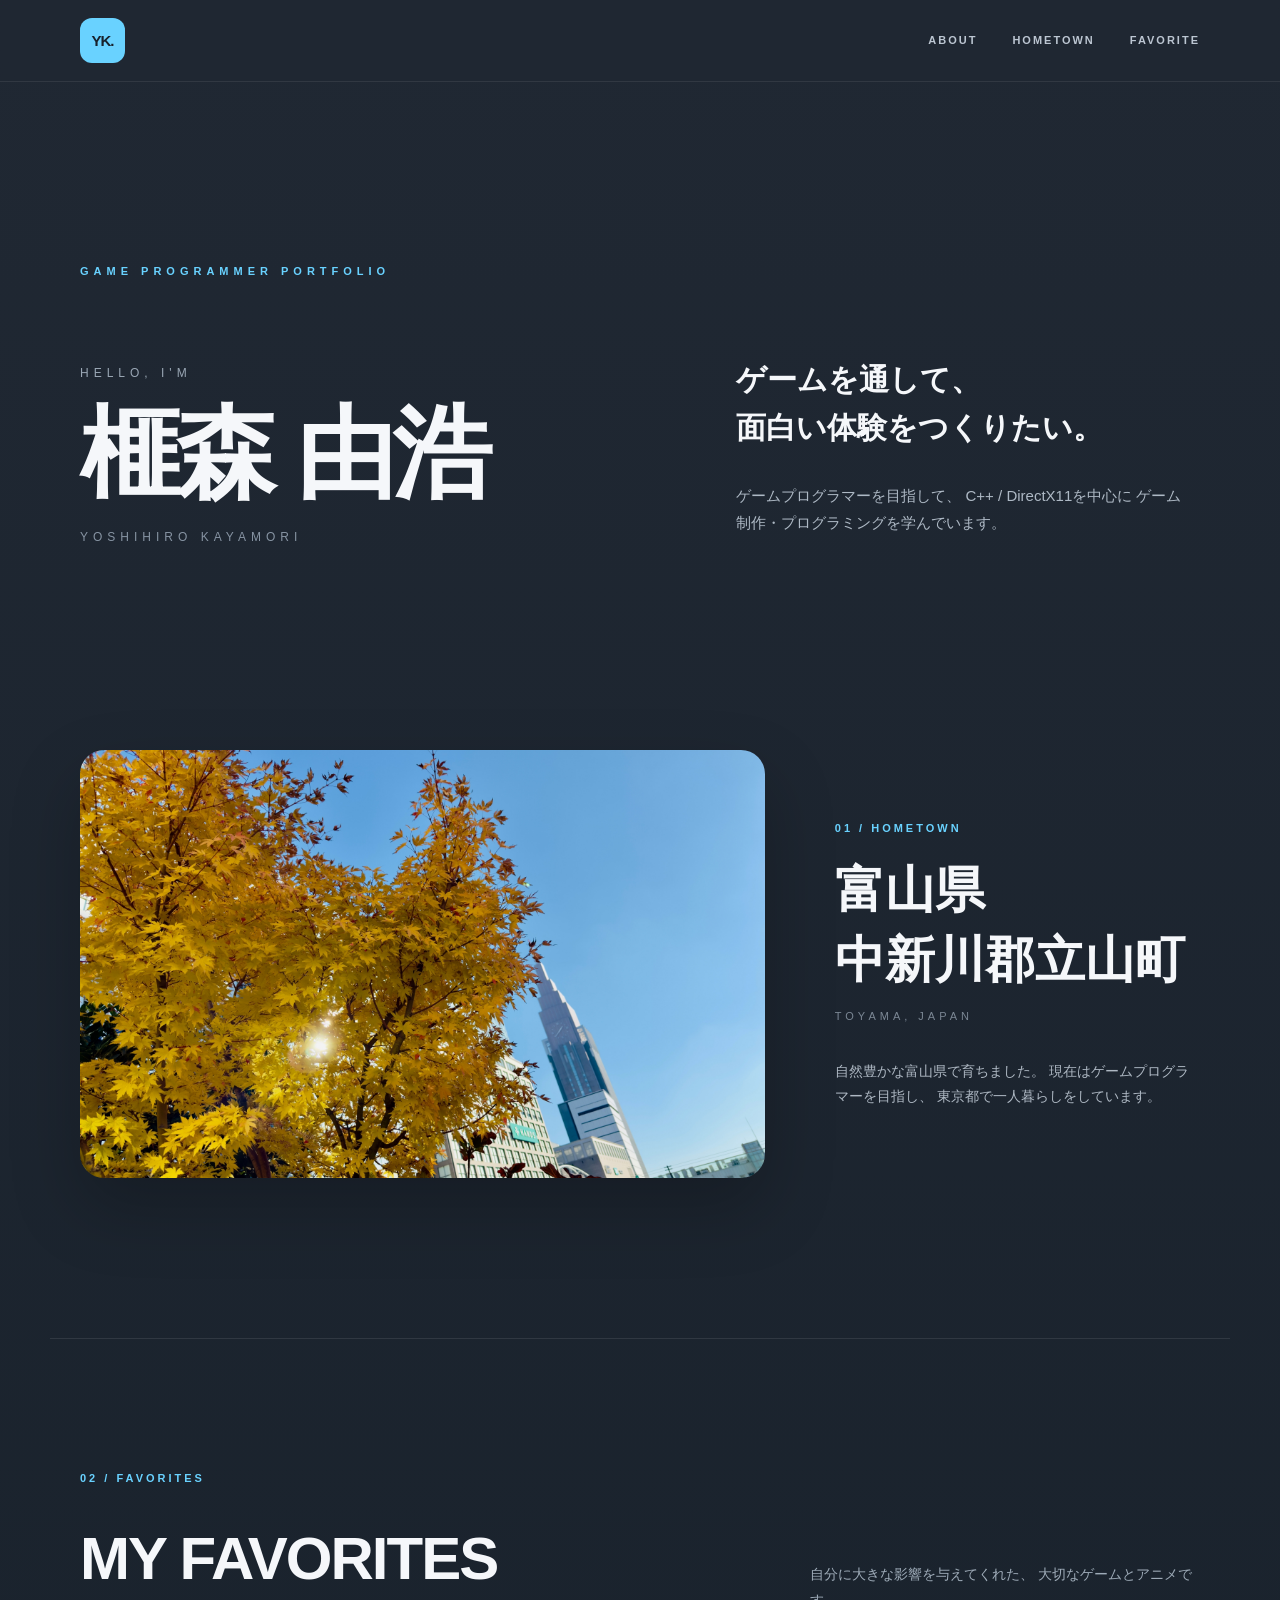
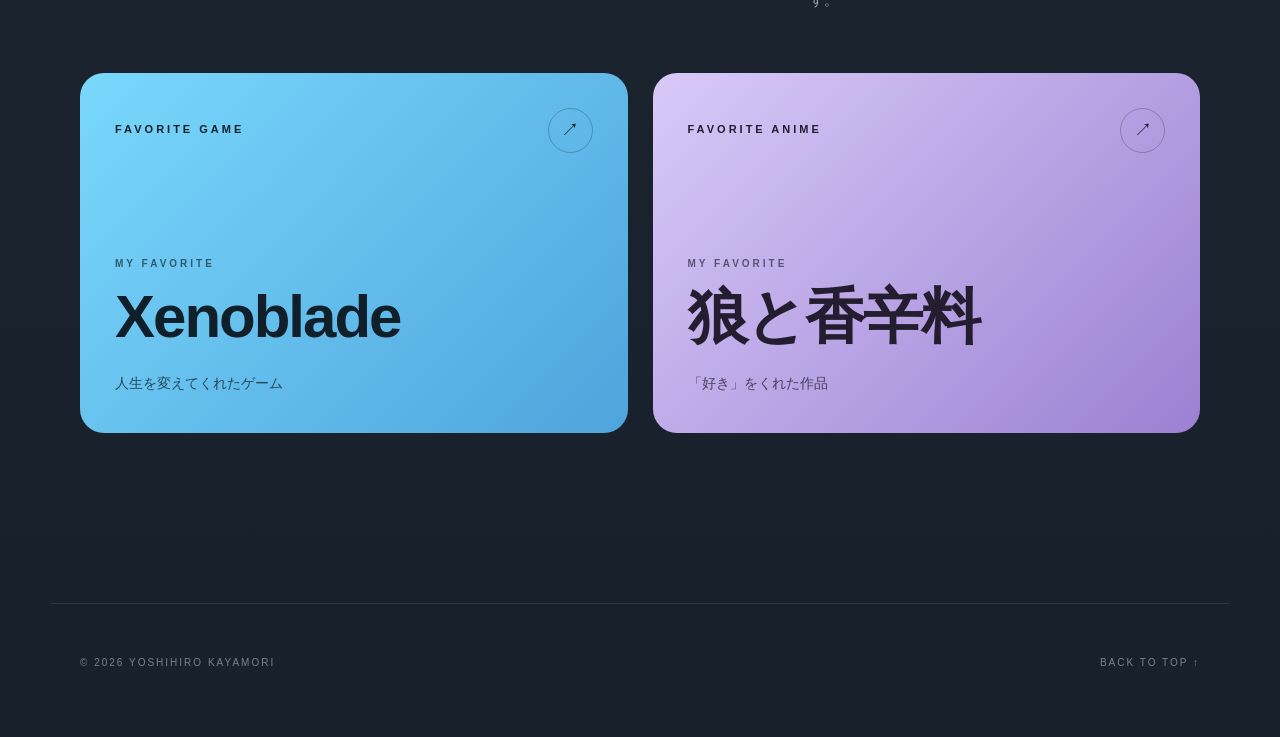
==== commit 8aef3a87: "Web改変" ====
--- a/index.html
+++ b/index.html
@@ -10,46 +10,47 @@
     <link rel="stylesheet" href="style.css">
 </head>
 
+
 <body>
 
-    <!-- ヘッダー -->
+    <!-- HEADER -->
     <header>
+
         <div class="header-inner">
 
-            <a href="#" class="logo">
-                KAYAMORI YOSHIHIRO
+            <a href="index.html" class="logo">
+                YK.
             </a>
 
             <nav>
                 <a href="#about">ABOUT</a>
-                <a href="#favorite-game">GAME</a>
-                <a href="#favorite-anime">ANIME</a>
+                <a href="#hometown">HOMETOWN</a>
+                <a href="#favorite">FAVORITE</a>
             </nav>
 
         </div>
+
     </header>
 
 
     <main>
 
-        <!-- =====================
+        <!-- =========================
              ABOUT
-        ====================== -->
-
-        <section id="about" class="about">
-
-            <div class="section-label">
-                <span>01</span>
-                ABOUT
-            </div>
-
-
-            <div class="about-main">
-
-                <div class="about-title">
-
-                    <p class="sub-title">
-                        GAME PROGRAMMER
+        ========================== -->
+
+        <section id="about" class="hero">
+
+            <div class="hero-label">
+                GAME PROGRAMMER PORTFOLIO
+            </div>
+
+            <div class="hero-main">
+
+                <div class="hero-title">
+
+                    <p class="hello">
+                        HELLO, I'M
                     </p>
 
                     <h1>
@@ -57,17 +58,22 @@
                     </h1>
 
                     <p class="english-name">
-                        KAYAMORI YOSHIHIRO
+                        YOSHIHIRO KAYAMORI
                     </p>
 
                 </div>
 
 
-                <div class="about-description">
+                <div class="hero-description">
+
+                    <h2>
+                        ゲームを通して、<br>
+                        面白い体験をつくりたい。
+                    </h2>
 
                     <p>
                         ゲームプログラマーを目指して、
-                        C++やDirectX11を中心に
+                        C++ / DirectX11を中心に
                         ゲーム制作・プログラミングを学んでいます。
                     </p>
 
@@ -78,11 +84,11 @@
         </section>
 
 
-        <!-- =====================
-             富山
-        ====================== -->
-
-        <section class="hometown">
+        <!-- =========================
+             HOMETOWN
+        ========================== -->
+
+        <section id="hometown" class="hometown">
 
             <div class="hometown-image">
 
@@ -93,22 +99,24 @@
             </div>
 
 
-            <div class="hometown-content">
-
-                <p class="small-title">
-                    HOMETOWN
+            <div class="hometown-info">
+
+                <p class="section-number">
+                    01 / HOMETOWN
                 </p>
 
                 <h2>
-                    富山県中新川郡立山町 出身。
+                    富山県<br>
+                    中新川郡立山町
                 </h2>
+
+                <p class="hometown-sub">
+                    TOYAMA, JAPAN
+                </p>
 
                 <p>
                     自然豊かな富山県で育ちました。
-                </p>
-
-                <p>
-                    現在は、ゲームプログラマーを目指し、
+                    現在はゲームプログラマーを目指し、
                     東京都で一人暮らしをしています。
                 </p>
 
@@ -117,81 +125,130 @@
         </section>
 
 
-<!-- =====================
-     好きなゲーム
-====================== -->
-
-<section id="favorite-game" class="favorite-section">
-
-    <div class="section-label">
-        <span>02</span>
-        FAVORITE GAME
-    </div>
-
-    <div class="favorite-content">
-
-        <div class="favorite-info">
-
-            <p class="favorite-type">
-                MY FAVORITE GAME
-            </p>
-
-            <h2>
-                Xenoblade
-            </h2>
-
-            <p class="favorite-description">
-                人生を変えてくれたゲーム
-            </p>
-
-        </div>
-
-    </div>
-
-</section>
-
-
-<!-- =====================
-     好きなアニメ
-====================== -->
-
-<section id="favorite-anime" class="favorite-section">
-
-    <div class="section-label">
-        <span>03</span>
-        FAVORITE ANIME
-    </div>
-
-    <div class="favorite-content">
-
-        <div class="favorite-info">
-
-            <p class="favorite-type">
-                MY FAVORITE ANIME
-            </p>
-
-            <h2>
-                狼と香辛料
-            </h2>
-
-            <p class="favorite-description">
-                "好き"をくれた作品
-
-            </p>
-
-        </div>
-
-    </div>
-
-</section>
+        <!-- =========================
+             FAVORITES
+        ========================== -->
+
+        <section id="favorite" class="favorites">
+
+            <div class="favorite-header">
+
+                <div>
+
+                    <p class="section-number">
+                        02 / FAVORITES
+                    </p>
+
+                    <h2>
+                        MY FAVORITES
+                    </h2>
+
+                </div>
+
+
+                <p class="favorite-intro">
+                    自分に大きな影響を与えてくれた、
+                    大切なゲームとアニメです。
+                </p>
+
+            </div>
+
+
+            <!-- FAVORITE BUTTONS -->
+
+            <div class="favorite-links">
+
+
+                <!-- GAME -->
+
+                <a href="game.html"
+                   class="favorite-link game-link">
+
+                    <div class="favorite-top">
+
+                        <span class="favorite-category">
+                            FAVORITE GAME
+                        </span>
+
+                        <span class="arrow">
+                            ↗
+                        </span>
+
+                    </div>
+
+
+                    <div class="favorite-bottom">
+
+                        <p>MY FAVORITE</p>
+
+                        <h3>
+                            Xenoblade
+                        </h3>
+
+                        <span>
+                            人生を変えてくれたゲーム
+                        </span>
+
+                    </div>
+
+                </a>
+
+
+                <!-- ANIME -->
+
+                <a href="anime.html"
+                   class="favorite-link anime-link">
+
+                    <div class="favorite-top">
+
+                        <span class="favorite-category">
+                            FAVORITE ANIME
+                        </span>
+
+                        <span class="arrow">
+                            ↗
+                        </span>
+
+                    </div>
+
+
+                    <div class="favorite-bottom">
+
+                        <p>MY FAVORITE</p>
+
+                        <h3>
+                            狼と香辛料
+                        </h3>
+
+                        <span>
+                            「好き」をくれた作品
+                        </span>
+
+                    </div>
+
+                </a>
+
+
+            </div>
+
+        </section>
 
     </main>
 
 
     <footer>
-        © 2026 KAYAMORI YOSHIHIRO
+
+        <p>
+            © 2026 YOSHIHIRO KAYAMORI
+        </p>
+
+        <a href="#">
+            BACK TO TOP ↑
+        </a>
+
     </footer>
 
+
 </body>
 
 </html>
--- a/style.css
+++ b/style.css
@@ -1,6 +1,6 @@
-/* =====================
+/* ========================================
    RESET
-===================== */
+======================================== */
 
 * {
     margin: 0;
@@ -8,39 +8,51 @@
     box-sizing: border-box;
 }
 
+
 html {
     scroll-behavior: smooth;
 }
 
+
 body {
-    background-color: #0b0f14;
-
-    color: #ffffff;
+
+    background:
+        linear-gradient(
+            180deg,
+            #202833 0%,
+            #18212b 100%
+        );
+
+    color: #f5f7fa;
 
     font-family:
+        "Segoe UI",
         "Yu Gothic",
-        "Segoe UI",
+        "Hiragino Kaku Gothic ProN",
         sans-serif;
 
     line-height: 1.8;
 }
+
 
 a {
     color: inherit;
     text-decoration: none;
 }
 
+
 img {
     display: block;
     width: 100%;
 }
 
 
-/* =====================
+/* ========================================
    HEADER
-===================== */
+======================================== */
 
 header {
+
     position: fixed;
 
     top: 0;
@@ -48,388 +60,531 @@
 
     width: 100%;
 
-    background-color: rgba(11, 15, 20, 0.95);
-
-    border-bottom: 1px solid #242a32;
-
     z-index: 1000;
-}
+
+    background:
+        rgba(32, 40, 51, 0.82);
+
+    backdrop-filter: blur(18px);
+
+    border-bottom:
+        1px solid rgba(255,255,255,0.08);
+}
+
 
 .header-inner {
-    max-width: 1100px;
-
-    margin: 0 auto;
-
-    padding: 20px;
-
-    display: flex;
-
+
+    max-width: 1180px;
+
+    margin: auto;
+
+    padding: 18px 30px;
+
+    display: flex;
+
+    justify-content: space-between;
     align-items: center;
-    justify-content: space-between;
-}
+}
+
+
+/* LOGO */
 
 .logo {
-    font-size: 14px;
-    font-weight: bold;
-
-    letter-spacing: 3px;
-}
+
+    width: 45px;
+    height: 45px;
+
+    display: flex;
+
+    justify-content: center;
+    align-items: center;
+
+    background: #69d2ff;
+
+    color: #18212b;
+
+    font-weight: 900;
+
+    font-size: 15px;
+
+    border-radius: 12px;
+
+    letter-spacing: -1px;
+}
+
+
+/* NAV */
 
 nav {
-    display: flex;
-
-    gap: 30px;
-}
+
+    display: flex;
+
+    gap: 35px;
+}
+
 
 nav a {
-    font-size: 12px;
-
-    color: #a0a7b0;
+
+    font-size: 11px;
+
+    font-weight: 600;
 
     letter-spacing: 2px;
-}
+
+    color: #bcc6d2;
+
+    transition: 0.25s;
+}
+
 
 nav a:hover {
-    color: #5dd5ff;
-}
-
-
-/* =====================
-   SECTION
-===================== */
+
+    color: #69d2ff;
+}
+
+
+/* ========================================
+   共通
+======================================== */
 
 section {
-    max-width: 1100px;
-
-    margin: 0 auto;
+
+    max-width: 1180px;
+
+    margin: auto;
 
     padding-left: 30px;
     padding-right: 30px;
 }
 
-.section-label {
-    color: #8c949f;
-
-    font-size: 13px;
+
+.section-number {
+
+    color: #69d2ff;
+
+    font-size: 11px;
+
+    font-weight: 700;
 
     letter-spacing: 3px;
 
-    margin-bottom: 40px;
-}
-
-.section-label span {
-    color: #5dd5ff;
-
-    margin-right: 15px;
-}
-
-
-/* =====================
-   ABOUT
-===================== */
-
-.about {
-    padding-top: 180px;
-    padding-bottom: 120px;
-}
-
-.about-main {
+    margin-bottom: 16px;
+}
+
+
+/* ========================================
+   HERO
+======================================== */
+
+.hero {
+
+    min-height: 750px;
+
+    padding-top: 190px;
+    padding-bottom: 130px;
+
+    display: flex;
+
+    flex-direction: column;
+
+    justify-content: center;
+}
+
+
+.hero-label {
+
+    color: #69d2ff;
+
+    font-size: 11px;
+
+    font-weight: 700;
+
+    letter-spacing: 5px;
+
+    margin-bottom: 75px;
+}
+
+
+.hero-main {
+
     display: grid;
 
-    grid-template-columns: 1fr 1fr;
-
-    gap: 80px;
+    grid-template-columns:
+        1.2fr 1fr;
+
+    gap: 100px;
+
+    align-items: end;
+}
+
+
+.hello {
+
+    color: #9aa7b5;
+
+    font-size: 12px;
+
+    letter-spacing: 5px;
+
+    margin-bottom: 18px;
+}
+
+
+.hero h1 {
+
+    font-size:
+        clamp(55px, 8vw, 100px);
+
+    line-height: 1;
+
+    letter-spacing: -4px;
+
+    margin-bottom: 24px;
+}
+
+
+.english-name {
+
+    color: #8794a3;
+
+    letter-spacing: 5px;
+
+    font-size: 12px;
+}
+
+
+.hero-description {
+
+    padding-bottom: 12px;
+}
+
+
+.hero-description h2 {
+
+    font-size: 30px;
+
+    line-height: 1.6;
+
+    margin-bottom: 30px;
+}
+
+
+.hero-description p {
+
+    color: #aeb9c5;
+
+    font-size: 15px;
+
+    max-width: 450px;
+}
+
+
+/* ========================================
+   HOMETOWN
+======================================== */
+
+.hometown {
+
+    padding-bottom: 160px;
+
+    display: grid;
+
+    grid-template-columns:
+        1.5fr 0.8fr;
+
+    gap: 70px;
 
     align-items: center;
 }
 
-.sub-title {
-    color: #5dd5ff;
-
-    font-size: 13px;
-
-    letter-spacing: 4px;
-
-    margin-bottom: 15px;
-}
-
-.about h1 {
-    font-size: 60px;
-
-    line-height: 1.3;
-
-    margin-bottom: 10px;
-}
-
-.english-name {
-    color: #717985;
-
-    letter-spacing: 4px;
-}
-
-.about-description {
-    color: #b3bac4;
-
-    font-size: 16px;
-}
-
-
-/* =====================
-   HOMETOWN
-===================== */
-
-.hometown {
-    padding-top: 50px;
-    padding-bottom: 150px;
-
-    display: grid;
-
-    grid-template-columns: 1.2fr 1fr;
-
-    gap: 70px;
-
-    align-items: center;
-}
+
+/* IMAGE */
 
 .hometown-image {
-    width: 100%;
+
+    position: relative;
+
     aspect-ratio: 16 / 10;
+
     overflow: hidden;
-    border-radius: 12px;
-}
+
+    border-radius: 24px;
+
+    box-shadow:
+        0 30px 70px
+        rgba(0,0,0,0.22);
+}
+
 
 .hometown-image img {
+
     width: 100%;
     height: 100%;
+
     object-fit: cover;
-}
-
-.small-title {
-    color: #5dd5ff;
-
-    font-size: 12px;
+
+    transition:
+        transform 0.8s ease;
+}
+
+
+.hometown-image:hover img {
+
+    transform: scale(1.035);
+}
+
+
+/* INFO */
+
+.hometown-info {
+
+    padding: 30px 0;
+}
+
+
+.hometown-info h2 {
+
+    font-size:
+        clamp(32px, 4vw, 50px);
+
+    line-height: 1.4;
+
+    margin-bottom: 12px;
+}
+
+
+.hometown-sub {
+
+    color: #7b8794;
+
+    font-size: 11px;
 
     letter-spacing: 4px;
 
-    margin-bottom: 10px;
-}
-
-.hometown-content h2 {
-    font-size: 38px;
-
-    margin-bottom: 25px;
-}
-
-.hometown-content p:not(.small-title) {
-    color: #a4acb7;
-
-    margin-bottom: 15px;
-}
-
-
-/* ========================================
-   FAVORITE
-======================================== */
-
-.favorite-section {
-    position: relative;
+    margin-bottom: 32px;
+}
+
+
+.hometown-info > p:last-child {
+
+    color: #aeb8c3;
+
+    font-size: 14px;
+}
+
+
+/* ========================================
+   FAVORITES
+======================================== */
+
+.favorites {
 
     padding-top: 130px;
-    padding-bottom: 150px;
-
-    border-top: 1px solid #252b34;
+    padding-bottom: 170px;
+
+    border-top:
+        1px solid rgba(255,255,255,0.09);
+}
+
+
+.favorite-header {
+
+    display: flex;
+
+    justify-content: space-between;
+
+    align-items: end;
+
+    margin-bottom: 60px;
+}
+
+
+.favorite-header h2 {
+
+    font-size:
+        clamp(38px, 5vw, 60px);
+
+    letter-spacing: -2px;
+}
+
+
+.favorite-intro {
+
+    max-width: 390px;
+
+    color: #9eabb8;
+
+    font-size: 14px;
+}
+
+
+/* ========================================
+   FAVORITE BUTTON
+======================================== */
+
+.favorite-links {
+
+    display: grid;
+
+    grid-template-columns:
+        repeat(2, 1fr);
+
+    gap: 25px;
+}
+
+
+.favorite-link {
+
+    min-height: 360px;
+
+    padding: 35px;
+
+    border-radius: 24px;
+
+    display: flex;
+
+    flex-direction: column;
+
+    justify-content: space-between;
+
+    transition:
+        transform 0.3s ease,
+        box-shadow 0.3s ease;
 
     overflow: hidden;
 }
 
 
-/* 背景に大きな番号 */
-
-.favorite-section::after {
-    position: absolute;
-
-    right: 20px;
-    bottom: -70px;
-
-    font-size: 280px;
-    font-weight: 700;
-
-    line-height: 1;
-
-    color: rgba(255, 255, 255, 0.018);
-
-    pointer-events: none;
-}
-
-#favorite-game::after {
-    content: "02";
-}
-
-#favorite-anime::after {
-    content: "03";
-}
-
-
-/* メイン部分 */
-
-.favorite-content {
-    position: relative;
-
-    max-width: 900px;
-
-    padding: 65px 70px;
+/* GAME */
+
+.game-link {
 
     background:
         linear-gradient(
             135deg,
-            rgba(22, 29, 38, 0.95),
-            rgba(13, 18, 24, 0.95)
+            #79d8fc 0%,
+            #4fa4dc 100%
         );
 
-    border: 1px solid #29313b;
-
-    border-radius: 4px;
-
-    overflow: hidden;
-
-    transition:
-        transform 0.3s ease,
-        border-color 0.3s ease;
-}
-
-
-/* 左側のアクセント */
-
-.favorite-content::before {
-    content: "";
-
-    position: absolute;
-
-    top: 0;
-    left: 0;
-
-    width: 3px;
-    height: 100%;
-
-    background: #5dd5ff;
-}
-
-
-/* hover */
-
-.favorite-content:hover {
-    transform: translateY(-5px);
-
-    border-color: #3e5361;
-}
-
-
-/* 小見出し */
-
-.favorite-type {
-    color: #5dd5ff;
-
-    font-size: 11px;
-    font-weight: 600;
-
-    letter-spacing: 5px;
-
-    margin-bottom: 25px;
-}
-
-
-/* 作品タイトル */
-
-.favorite-info h2 {
-    font-size: clamp(42px, 7vw, 78px);
-
-    line-height: 1.15;
-
-    letter-spacing: -2px;
-
-    margin-bottom: 25px;
-}
-
-
-/* 好きな理由 */
-
-.favorite-description {
-    position: relative;
-
-    color: #aab2bd;
-
-    font-size: 18px;
-
-    letter-spacing: 1px;
-
-    padding-left: 35px;
-}
-
-
-/* 好きな理由の横線 */
-
-.favorite-description::before {
-    content: "";
-
-    position: absolute;
-
-    width: 20px;
-    height: 1px;
-
-    left: 0;
-    top: 50%;
-
-    background: #5dd5ff;
-}
-
-
-/* ========================================
-   GAMEだけ少しアクセント
-======================================== */
-
-#favorite-game .favorite-info h2 {
+    color: #10202a;
+}
+
+
+/* ANIME */
+
+.anime-link {
+
     background:
         linear-gradient(
-            90deg,
-            #ffffff,
-            #81ddff
+            135deg,
+            #d9c9f8 0%,
+            #9a81d2 100%
         );
 
-    background-clip: text;
-    -webkit-background-clip: text;
-
-    color: transparent;
-}
-
-
-/* ========================================
-   ANIME
-======================================== */
-
-#favorite-anime .favorite-content::before {
-    background: #b58cff;
-}
-
-#favorite-anime .favorite-type {
-    color: #b58cff;
-}
-
-#favorite-anime .favorite-description::before {
-    background: #b58cff;
-}
-
-#favorite-anime .favorite-info h2 {
+    color: #241d30;
+}
+
+
+/* HOVER */
+
+.favorite-link:hover {
+
+    transform:
+        translateY(-8px);
+
+    box-shadow:
+        0 30px 60px
+        rgba(0,0,0,0.20);
+}
+
+
+/* TOP */
+
+.favorite-top {
+
+    display: flex;
+
+    justify-content: space-between;
+
+    align-items: center;
+}
+
+
+.favorite-category {
+
+    font-size: 11px;
+
+    font-weight: 800;
+
+    letter-spacing: 3px;
+}
+
+
+.arrow {
+
+    width: 45px;
+    height: 45px;
+
+    display: flex;
+
+    justify-content: center;
+    align-items: center;
+
+    border:
+        1px solid rgba(0,0,0,0.22);
+
+    border-radius: 50%;
+
+    font-size: 18px;
+
+    transition: 0.3s;
+}
+
+
+.favorite-link:hover .arrow {
+
+    transform:
+        translate(4px, -4px);
+
     background:
-        linear-gradient(
-            90deg,
-            #ffffff,
-            #cfb3ff
-        );
-
-    background-clip: text;
-    -webkit-background-clip: text;
-
-    color: transparent;
+        rgba(255,255,255,0.3);
+}
+
+
+/* BOTTOM */
+
+.favorite-bottom > p {
+
+    font-size: 10px;
+
+    font-weight: 700;
+
+    letter-spacing: 3px;
+
+    opacity: 0.65;
+
+    margin-bottom: 8px;
+}
+
+
+.favorite-bottom h3 {
+
+    font-size:
+        clamp(38px, 5vw, 60px);
+
+    line-height: 1.2;
+
+    letter-spacing: -2px;
+
+    margin-bottom: 16px;
+}
+
+
+.favorite-bottom > span {
+
+    font-size: 14px;
+
+    opacity: 0.75;
 }
 
 
@@ -438,44 +593,183 @@
 ======================================== */
 
 footer {
-    padding: 70px 20px;
-
-    text-align: center;
-
-    border-top: 1px solid #252b34;
-
-    color: #59626e;
-
-    font-size: 11px;
-
-    letter-spacing: 4px;
-}
-
-
-/* ========================================
-   スマートフォン
+
+    max-width: 1180px;
+
+    margin: auto;
+
+    padding:
+        50px 30px 65px;
+
+    border-top:
+        1px solid rgba(255,255,255,0.09);
+
+    display: flex;
+
+    justify-content: space-between;
+
+    color: #768390;
+
+    font-size: 10px;
+
+    letter-spacing: 2px;
+}
+
+
+footer a {
+
+    transition: 0.25s;
+}
+
+
+footer a:hover {
+
+    color: #69d2ff;
+}
+
+
+/* ========================================
+   TABLET / SMARTPHONE
 ======================================== */
 
 @media (max-width: 768px) {
 
-    .favorite-section {
-        padding-top: 80px;
+    .header-inner {
+
+        padding: 15px 20px;
+    }
+
+
+    .logo {
+
+        width: 40px;
+        height: 40px;
+    }
+
+
+    nav {
+
+        gap: 15px;
+    }
+
+
+    nav a {
+
+        font-size: 8px;
+
+        letter-spacing: 1px;
+    }
+
+
+    section {
+
+        padding-left: 20px;
+        padding-right: 20px;
+    }
+
+
+    /* HERO */
+
+    .hero {
+
+        min-height: auto;
+
+        padding-top: 160px;
         padding-bottom: 100px;
     }
 
-    .favorite-content {
-        padding: 45px 30px;
-    }
-
-    .favorite-info h2 {
-        font-size: 42px;
-    }
-
-    .favorite-description {
-        font-size: 15px;
-    }
-
-    .favorite-section::after {
-        font-size: 150px;
-    }
+
+    .hero-label {
+
+        margin-bottom: 50px;
+    }
+
+
+    .hero-main {
+
+        grid-template-columns: 1fr;
+
+        gap: 55px;
+    }
+
+
+    .hero h1 {
+
+        font-size: 55px;
+
+        letter-spacing: -3px;
+    }
+
+
+    .hero-description h2 {
+
+        font-size: 23px;
+    }
+
+
+    /* HOMETOWN */
+
+    .hometown {
+
+        grid-template-columns: 1fr;
+
+        gap: 40px;
+
+        padding-bottom: 110px;
+    }
+
+
+    .hometown-image {
+
+        border-radius: 18px;
+    }
+
+
+    /* FAVORITE */
+
+    .favorites {
+
+        padding-top: 90px;
+
+        padding-bottom: 110px;
+    }
+
+
+    .favorite-header {
+
+        display: block;
+
+        margin-bottom: 40px;
+    }
+
+
+    .favorite-intro {
+
+        margin-top: 20px;
+    }
+
+
+    .favorite-links {
+
+        grid-template-columns: 1fr;
+    }
+
+
+    .favorite-link {
+
+        min-height: 300px;
+
+        padding: 28px;
+    }
+
+
+    footer {
+
+        margin-left: 20px;
+        margin-right: 20px;
+
+        padding-left: 0;
+        padding-right: 0;
+    }
+
 }
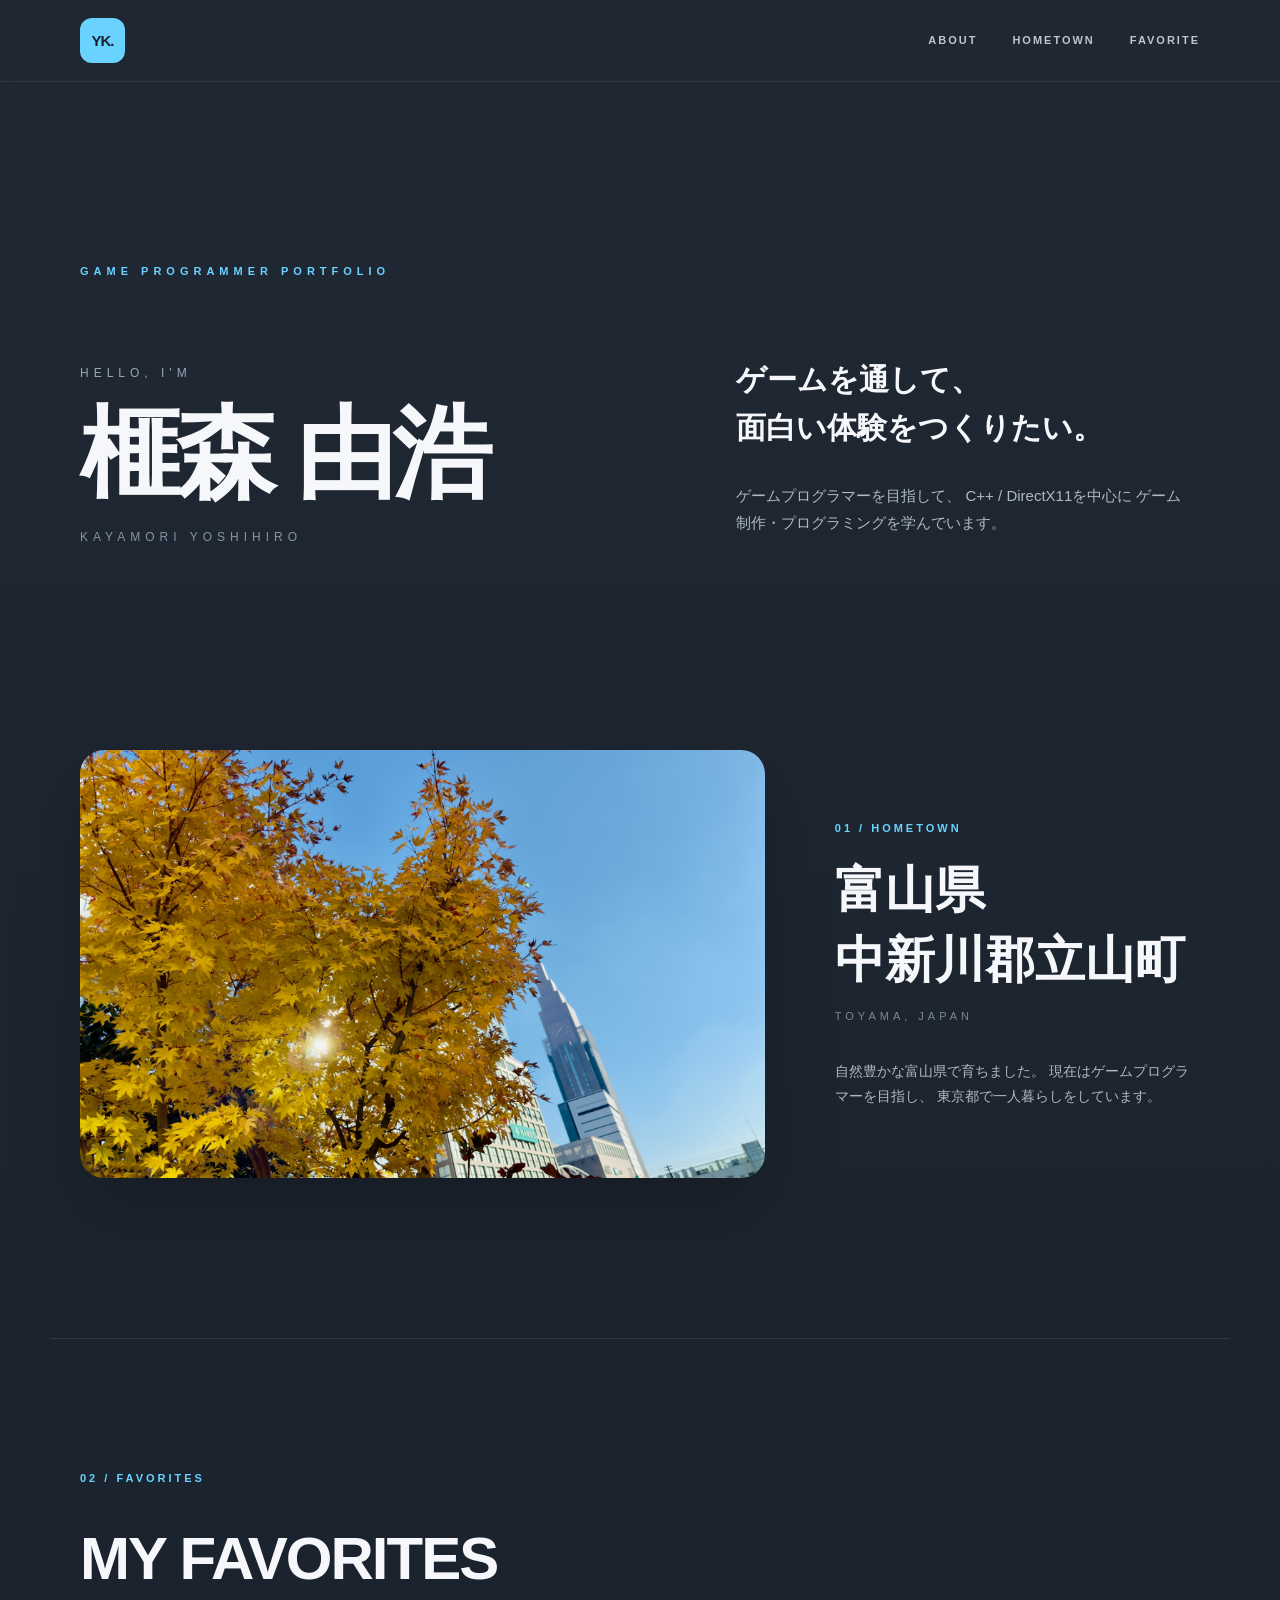
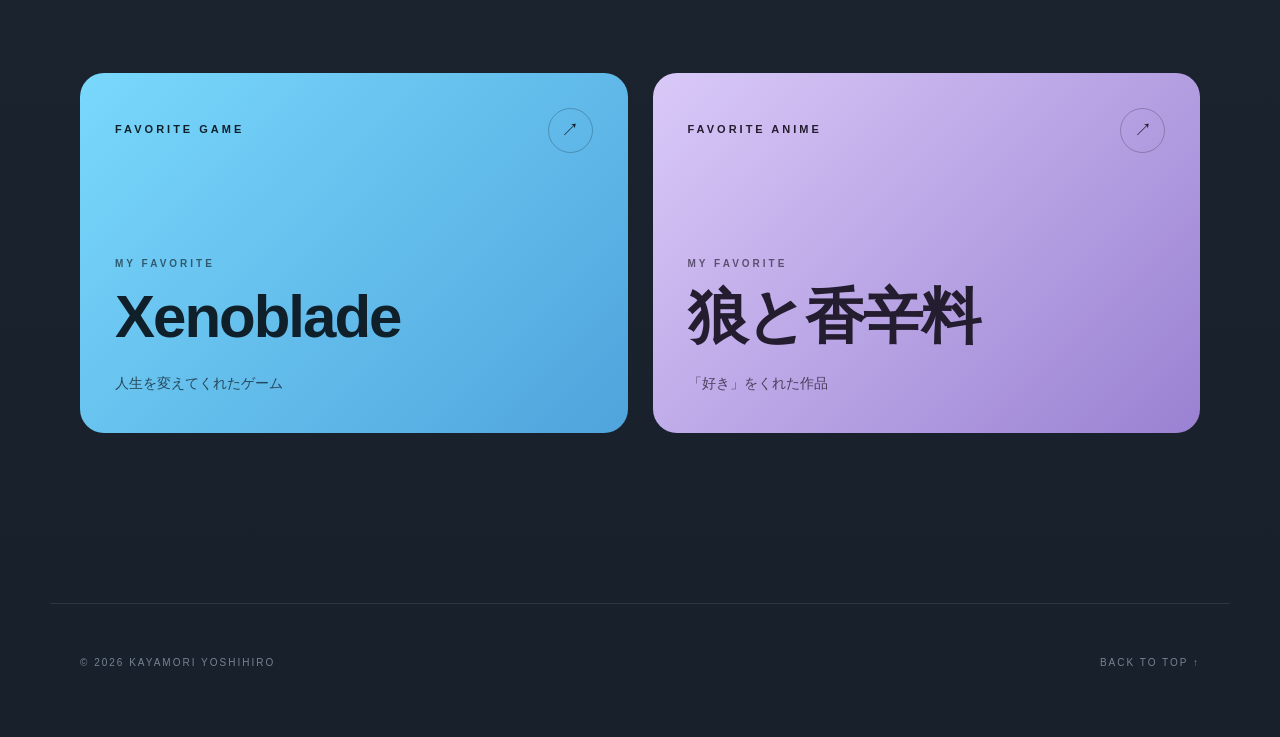
==== commit c5a93958: "Web改変" ====
--- a/index.html
+++ b/index.html
@@ -58,7 +58,7 @@
                     </h1>
 
                     <p class="english-name">
-                        YOSHIHIRO KAYAMORI
+                        KAYAMORI YOSHIHIRO
                     </p>
 
                 </div>
@@ -144,13 +144,6 @@
                     </h2>
 
                 </div>
-
-
-                <p class="favorite-intro">
-                    自分に大きな影響を与えてくれた、
-                    大切なゲームとアニメです。
-                </p>
-
             </div>
 
 
@@ -239,7 +232,7 @@
     <footer>
 
         <p>
-            © 2026 YOSHIHIRO KAYAMORI
+            © 2026 KAYAMORI YOSHIHIRO
         </p>
 
         <a href="#">
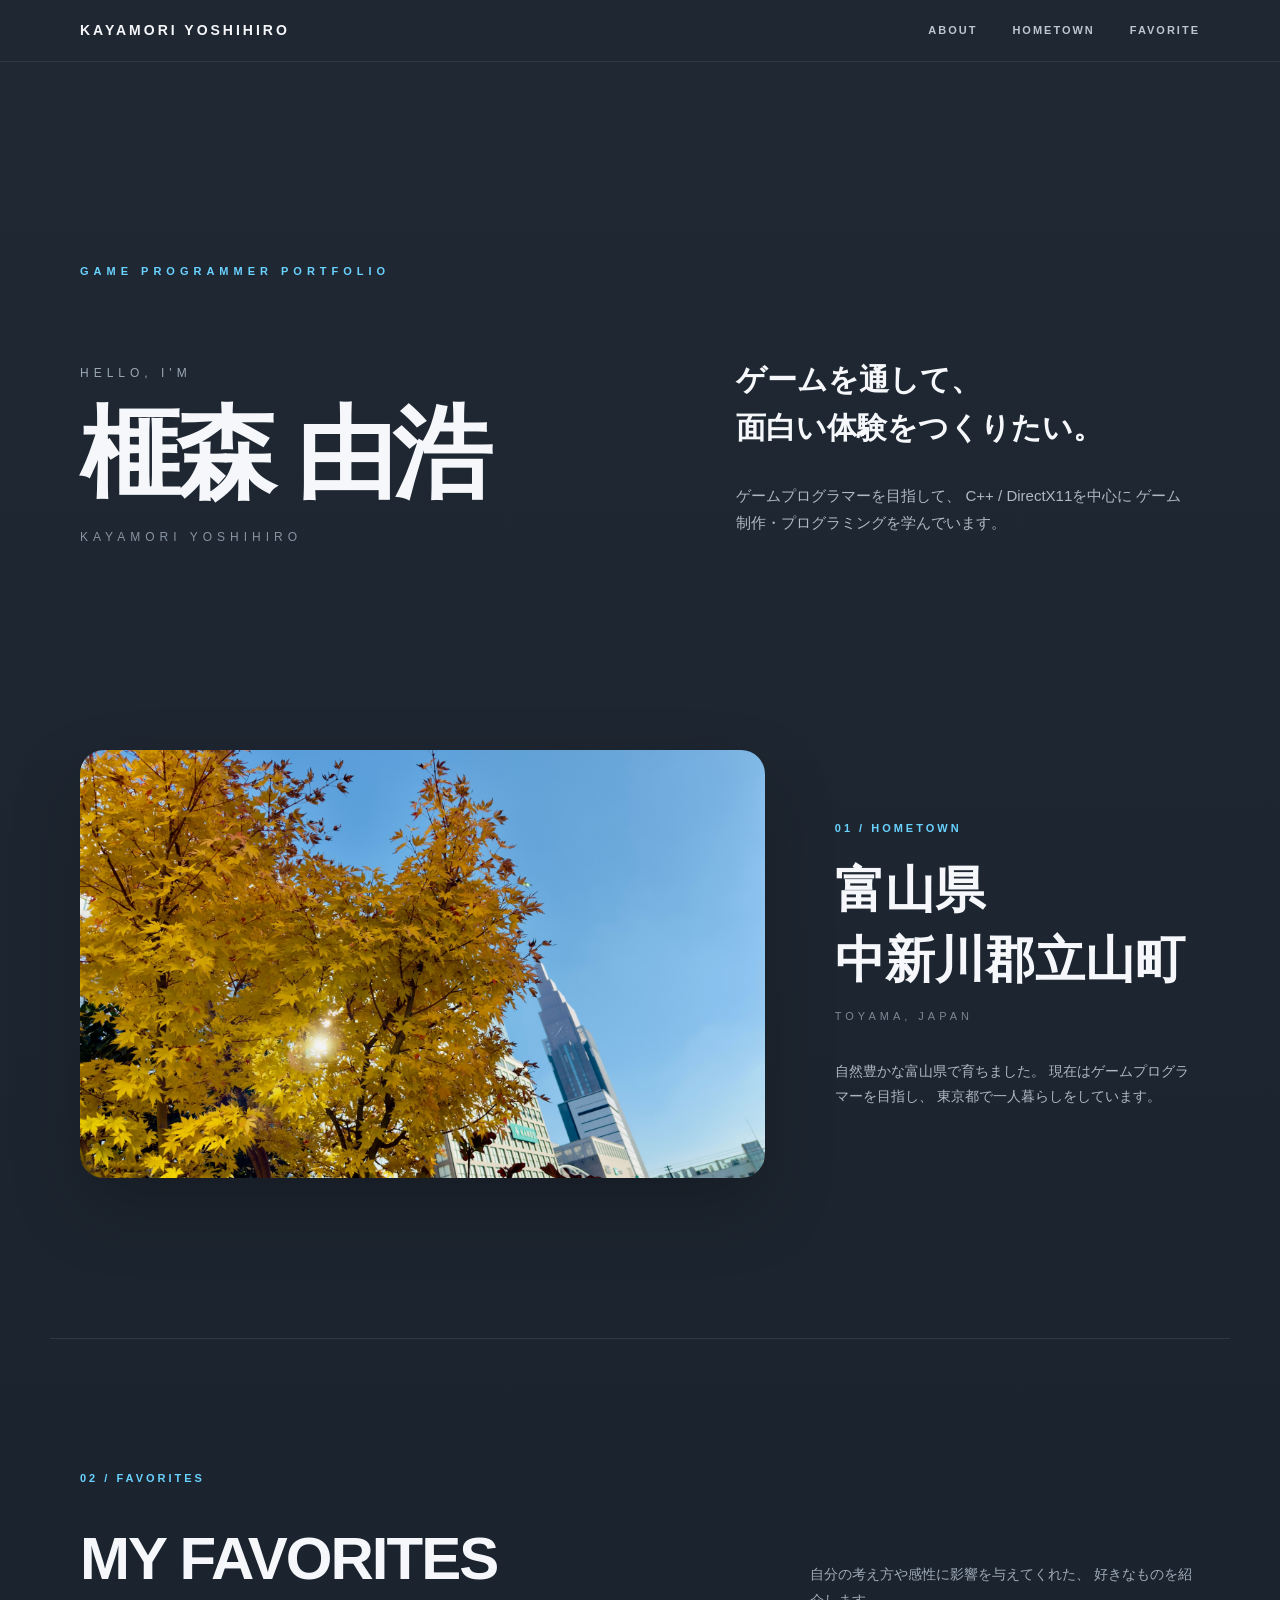
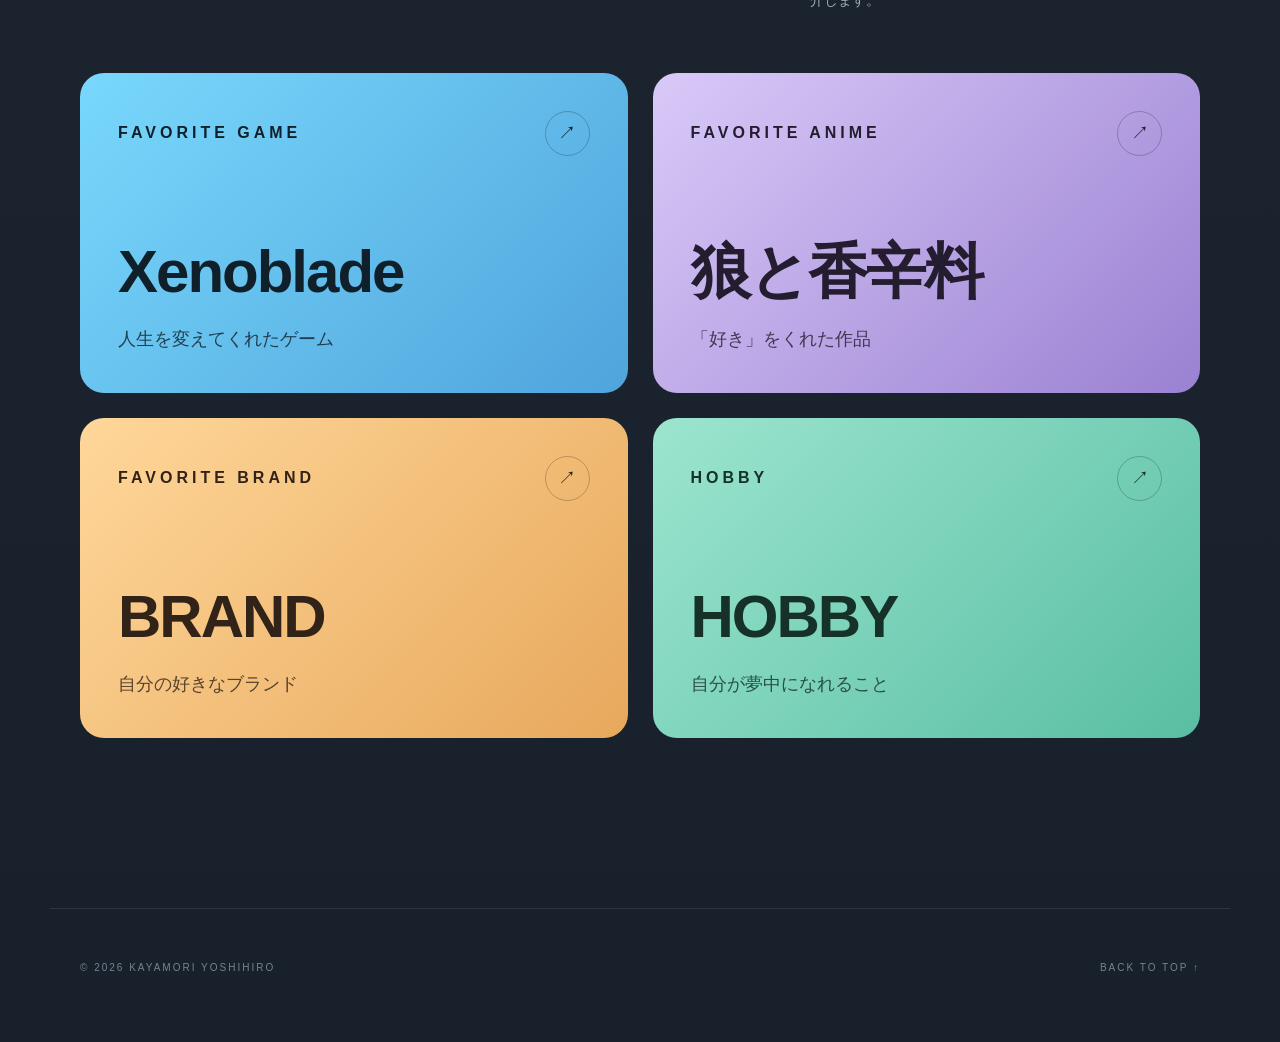
==== commit d0af0996: "Web改変" ====
--- a/index.html
+++ b/index.html
@@ -19,7 +19,7 @@
         <div class="header-inner">
 
             <a href="index.html" class="logo">
-                YK.
+                KAYAMORI YOSHIHIRO
             </a>
 
             <nav>
@@ -125,107 +125,170 @@
         </section>
 
 
-        <!-- =========================
-             FAVORITES
-        ========================== -->
-
-        <section id="favorite" class="favorites">
-
-            <div class="favorite-header">
-
-                <div>
-
-                    <p class="section-number">
-                        02 / FAVORITES
-                    </p>
-
-                    <h2>
-                        MY FAVORITES
-                    </h2>
-
-                </div>
-            </div>
-
-
-            <!-- FAVORITE BUTTONS -->
-
-            <div class="favorite-links">
-
-
-                <!-- GAME -->
-
-                <a href="game.html"
-                   class="favorite-link game-link">
-
-                    <div class="favorite-top">
-
-                        <span class="favorite-category">
-                            FAVORITE GAME
-                        </span>
-
-                        <span class="arrow">
-                            ↗
-                        </span>
-
-                    </div>
-
-
-                    <div class="favorite-bottom">
-
-                        <p>MY FAVORITE</p>
-
-                        <h3>
-                            Xenoblade
-                        </h3>
-
-                        <span>
-                            人生を変えてくれたゲーム
-                        </span>
-
-                    </div>
-
-                </a>
-
-
-                <!-- ANIME -->
-
-                <a href="anime.html"
-                   class="favorite-link anime-link">
-
-                    <div class="favorite-top">
-
-                        <span class="favorite-category">
-                            FAVORITE ANIME
-                        </span>
-
-                        <span class="arrow">
-                            ↗
-                        </span>
-
-                    </div>
-
-
-                    <div class="favorite-bottom">
-
-                        <p>MY FAVORITE</p>
-
-                        <h3>
-                            狼と香辛料
-                        </h3>
-
-                        <span>
-                            「好き」をくれた作品
-                        </span>
-
-                    </div>
-
-                </a>
-
-
-            </div>
-
-        </section>
-
+<!-- =========================
+     FAVORITES
+========================== -->
+
+<section id="favorite" class="favorites">
+
+    <div class="favorite-header">
+
+        <div>
+            <p class="section-number">
+                02 / FAVORITES
+            </p>
+
+            <h2>
+                MY FAVORITES
+            </h2>
+        </div>
+
+        <p class="favorite-intro">
+            自分の考え方や感性に影響を与えてくれた、
+            好きなものを紹介します。
+        </p>
+
+    </div>
+
+
+    <div class="favorite-links">
+
+
+        <!-- GAME -->
+
+        <a href="game.html"
+           class="favorite-link game-link">
+
+            <div class="favorite-top">
+
+                <span class="favorite-category">
+                    FAVORITE GAME
+                </span>
+
+                <span class="arrow">
+                    ↗
+                </span>
+
+            </div>
+
+
+            <div class="favorite-bottom">
+
+                <h3>
+                    Xenoblade
+                </h3>
+
+                <span>
+                    人生を変えてくれたゲーム
+                </span>
+
+            </div>
+
+        </a>
+
+
+        <!-- ANIME -->
+
+        <a href="anime.html"
+           class="favorite-link anime-link">
+
+            <div class="favorite-top">
+
+                <span class="favorite-category">
+                    FAVORITE ANIME
+                </span>
+
+                <span class="arrow">
+                    ↗
+                </span>
+
+            </div>
+
+
+            <div class="favorite-bottom">
+
+                <h3>
+                    狼と香辛料
+                </h3>
+
+                <span>
+                    「好き」をくれた作品
+                </span>
+
+            </div>
+
+        </a>
+
+
+        <!-- BRAND -->
+
+        <a href="brand.html"
+           class="favorite-link brand-link">
+
+            <div class="favorite-top">
+
+                <span class="favorite-category">
+                    FAVORITE BRAND
+                </span>
+
+                <span class="arrow">
+                    ↗
+                </span>
+
+            </div>
+
+
+            <div class="favorite-bottom">
+
+                <h3>
+                    BRAND
+                </h3>
+
+                <span>
+                    自分の好きなブランド
+                </span>
+
+            </div>
+
+        </a>
+
+
+        <!-- HOBBY -->
+
+        <a href="hobby.html"
+           class="favorite-link hobby-link">
+
+            <div class="favorite-top">
+
+                <span class="favorite-category">
+                    HOBBY
+                </span>
+
+                <span class="arrow">
+                    ↗
+                </span>
+
+            </div>
+
+
+            <div class="favorite-bottom">
+
+                <h3>
+                    HOBBY
+                </h3>
+
+                <span>
+                    自分が夢中になれること
+                </span>
+
+            </div>
+
+        </a>
+
+
+    </div>
+
+</section>
     </main>
 
 
--- a/style.css
+++ b/style.css
@@ -90,28 +90,28 @@
 /* LOGO */
 
 .logo {
-
-    width: 45px;
-    height: 45px;
-
-    display: flex;
-
-    justify-content: center;
-    align-items: center;
-
-    background: #69d2ff;
-
-    color: #18212b;
-
-    font-weight: 900;
-
-    font-size: 15px;
-
-    border-radius: 12px;
-
-    letter-spacing: -1px;
-}
-
+    width: auto;
+    height: auto;
+
+    display: inline-block;
+
+    background: transparent;
+
+    color: #f5f7fa;
+
+    font-size: 14px;
+    font-weight: 800;
+
+    letter-spacing: 3px;
+
+    border-radius: 0;
+
+    transition: color 0.25s ease;
+}
+
+.logo:hover {
+    color: #69d2ff;
+}
 
 /* NAV */
 
@@ -434,10 +434,9 @@
 
 
 .favorite-link {
-
-    min-height: 360px;
-
-    padding: 35px;
+    min-height: 320px;
+
+    padding: 38px;
 
     border-radius: 24px;
 
@@ -454,11 +453,9 @@
     overflow: hidden;
 }
 
-
 /* GAME */
 
 .game-link {
-
     background:
         linear-gradient(
             135deg,
@@ -469,11 +466,9 @@
     color: #10202a;
 }
 
-
 /* ANIME */
 
 .anime-link {
-
     background:
         linear-gradient(
             135deg,
@@ -484,6 +479,32 @@
     color: #241d30;
 }
 
+/* BRAND */
+
+.brand-link {
+    background:
+        linear-gradient(
+            135deg,
+            #ffd79a 0%,
+            #e7a85c 100%
+        );
+
+    color: #322318;
+}
+
+/* HOBBY */
+
+.hobby-link {
+    background:
+        linear-gradient(
+            135deg,
+            #9ce5cf 0%,
+            #59bea3 100%
+        );
+
+    color: #153128;
+}
+
 
 /* HOVER */
 
@@ -511,14 +532,12 @@
 
 
 .favorite-category {
-
-    font-size: 11px;
+    font-size: 16px;
 
     font-weight: 800;
 
-    letter-spacing: 3px;
-}
-
+    letter-spacing: 4px;
+}
 
 .arrow {
 
@@ -553,20 +572,6 @@
 
 /* BOTTOM */
 
-.favorite-bottom > p {
-
-    font-size: 10px;
-
-    font-weight: 700;
-
-    letter-spacing: 3px;
-
-    opacity: 0.65;
-
-    margin-bottom: 8px;
-}
-
-
 .favorite-bottom h3 {
 
     font-size:
@@ -581,12 +586,16 @@
 
 
 .favorite-bottom > span {
-
-    font-size: 14px;
-
-    opacity: 0.75;
-}
-
+    display: block;
+
+    font-size: 18px;
+
+    font-weight: 500;
+
+    line-height: 1.7;
+
+    opacity: 0.8;
+}
 
 /* ========================================
    FOOTER
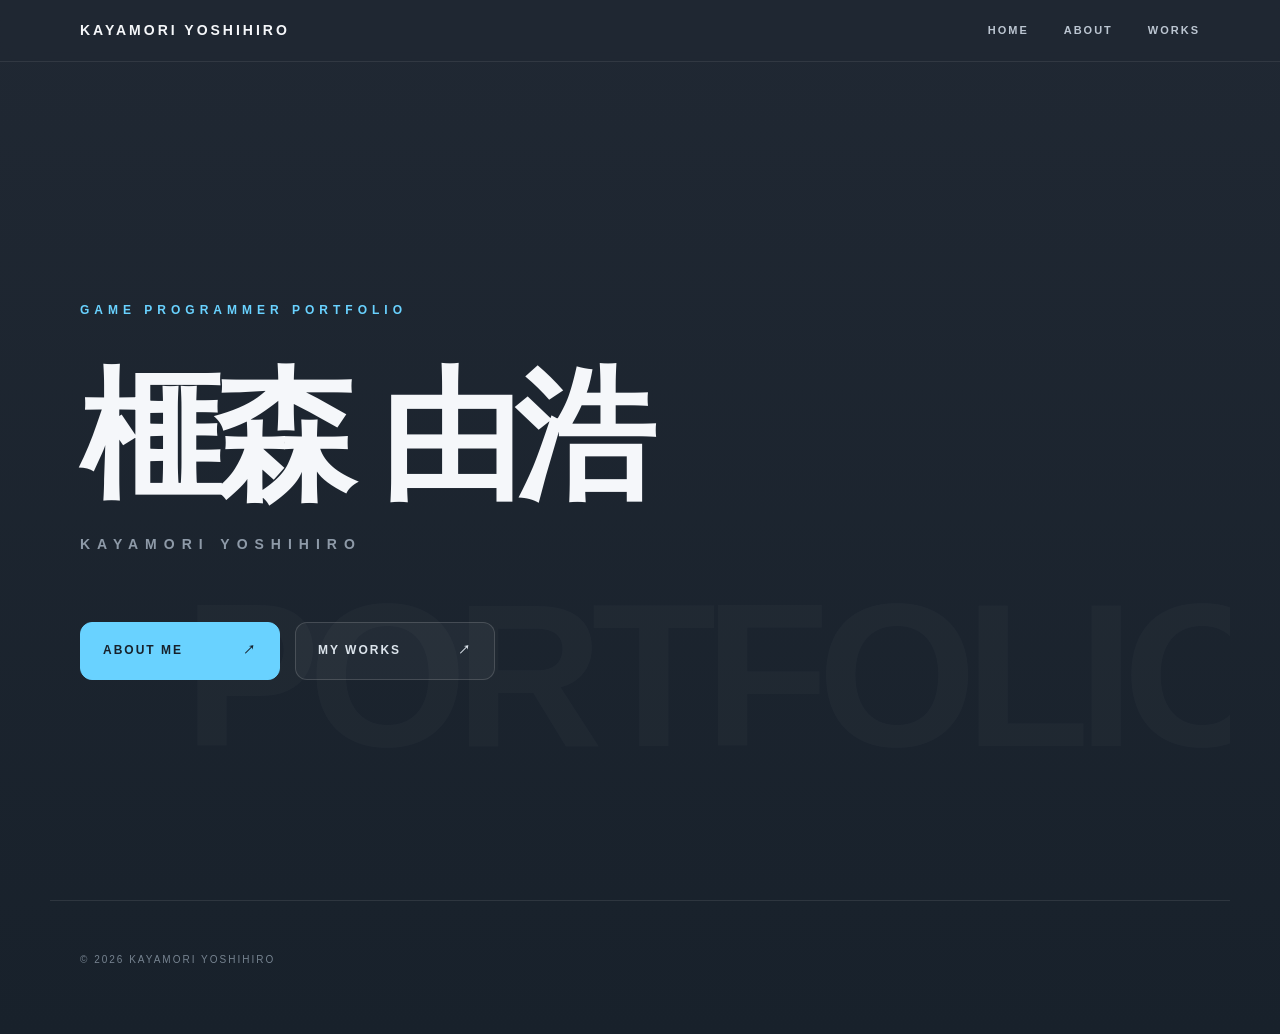
==== commit 98be85f1: "Web改変" ====
--- a/index.html
+++ b/index.html
@@ -3,29 +3,44 @@
 
 <head>
     <meta charset="UTF-8">
-    <meta name="viewport" content="width=device-width, initial-scale=1.0">
+
+    <meta name="viewport"
+          content="width=device-width, initial-scale=1.0">
 
     <title>榧森由浩 | Portfolio</title>
 
-    <link rel="stylesheet" href="style.css">
+    <link rel="stylesheet"
+          href="style.css">
 </head>
 
 
-<body>
+<body class="home-page">
 
     <!-- HEADER -->
     <header>
 
         <div class="header-inner">
 
-            <a href="index.html" class="logo">
+            <a href="index.html"
+               class="logo">
                 KAYAMORI YOSHIHIRO
             </a>
 
             <nav>
-                <a href="#about">ABOUT</a>
-                <a href="#hometown">HOMETOWN</a>
-                <a href="#favorite">FAVORITE</a>
+
+                <a href="index.html">
+                    HOME
+                </a>
+
+                <a href="about.html">
+                    ABOUT
+                </a>
+
+                <!-- 後で追加 -->
+                <a href="works.html">
+                    WORKS
+                </a>
+
             </nav>
 
         </div>
@@ -33,262 +48,60 @@
     </header>
 
 
-    <main>
+    <!-- MAIN -->
+    <main class="home-main">
 
-        <!-- =========================
-             ABOUT
-        ========================== -->
+        <div class="home-content">
 
-        <section id="about" class="hero">
-
-            <div class="hero-label">
+            <p class="home-label">
                 GAME PROGRAMMER PORTFOLIO
-            </div>
-
-            <div class="hero-main">
-
-                <div class="hero-title">
-
-                    <p class="hello">
-                        HELLO, I'M
-                    </p>
-
-                    <h1>
-                        榧森 由浩
-                    </h1>
-
-                    <p class="english-name">
-                        KAYAMORI YOSHIHIRO
-                    </p>
-
-                </div>
+            </p>
 
 
-                <div class="hero-description">
+            <h1>
+                榧森 由浩
+            </h1>
 
-                    <h2>
-                        ゲームを通して、<br>
-                        面白い体験をつくりたい。
-                    </h2>
 
-                    <p>
-                        ゲームプログラマーを目指して、
-                        C++ / DirectX11を中心に
-                        ゲーム制作・プログラミングを学んでいます。
-                    </p>
+            <p class="home-name">
+                KAYAMORI YOSHIHIRO
+            </p>
 
-                </div>
+
+            <div class="home-links">
+
+                <a href="about.html"
+                   class="home-button">
+
+                    ABOUT ME
+
+                    <span>
+                        ↗
+                    </span>
+
+                </a>
+
+
+                <a href="works.html"
+                   class="home-button secondary">
+
+                    MY WORKS
+
+                    <span>
+                        ↗
+                    </span>
+
+                </a>
 
             </div>
 
-        </section>
+        </div>
 
 
-        <!-- =========================
-             HOMETOWN
-        ========================== -->
-
-        <section id="hometown" class="hometown">
-
-            <div class="hometown-image">
-
-                <img
-                    src="images/toyama.jpg"
-                    alt="富山の風景">
-
-            </div>
-
-
-            <div class="hometown-info">
-
-                <p class="section-number">
-                    01 / HOMETOWN
-                </p>
-
-                <h2>
-                    富山県<br>
-                    中新川郡立山町
-                </h2>
-
-                <p class="hometown-sub">
-                    TOYAMA, JAPAN
-                </p>
-
-                <p>
-                    自然豊かな富山県で育ちました。
-                    現在はゲームプログラマーを目指し、
-                    東京都で一人暮らしをしています。
-                </p>
-
-            </div>
-
-        </section>
-
-
-<!-- =========================
-     FAVORITES
-========================== -->
-
-<section id="favorite" class="favorites">
-
-    <div class="favorite-header">
-
-        <div>
-            <p class="section-number">
-                02 / FAVORITES
-            </p>
-
-            <h2>
-                MY FAVORITES
-            </h2>
+        <div class="home-decoration">
+            PORTFOLIO
         </div>
 
-        <p class="favorite-intro">
-            自分の考え方や感性に影響を与えてくれた、
-            好きなものを紹介します。
-        </p>
-
-    </div>
-
-
-    <div class="favorite-links">
-
-
-        <!-- GAME -->
-
-        <a href="game.html"
-           class="favorite-link game-link">
-
-            <div class="favorite-top">
-
-                <span class="favorite-category">
-                    FAVORITE GAME
-                </span>
-
-                <span class="arrow">
-                    ↗
-                </span>
-
-            </div>
-
-
-            <div class="favorite-bottom">
-
-                <h3>
-                    Xenoblade
-                </h3>
-
-                <span>
-                    人生を変えてくれたゲーム
-                </span>
-
-            </div>
-
-        </a>
-
-
-        <!-- ANIME -->
-
-        <a href="anime.html"
-           class="favorite-link anime-link">
-
-            <div class="favorite-top">
-
-                <span class="favorite-category">
-                    FAVORITE ANIME
-                </span>
-
-                <span class="arrow">
-                    ↗
-                </span>
-
-            </div>
-
-
-            <div class="favorite-bottom">
-
-                <h3>
-                    狼と香辛料
-                </h3>
-
-                <span>
-                    「好き」をくれた作品
-                </span>
-
-            </div>
-
-        </a>
-
-
-        <!-- BRAND -->
-
-        <a href="brand.html"
-           class="favorite-link brand-link">
-
-            <div class="favorite-top">
-
-                <span class="favorite-category">
-                    FAVORITE BRAND
-                </span>
-
-                <span class="arrow">
-                    ↗
-                </span>
-
-            </div>
-
-
-            <div class="favorite-bottom">
-
-                <h3>
-                    BRAND
-                </h3>
-
-                <span>
-                    自分の好きなブランド
-                </span>
-
-            </div>
-
-        </a>
-
-
-        <!-- HOBBY -->
-
-        <a href="hobby.html"
-           class="favorite-link hobby-link">
-
-            <div class="favorite-top">
-
-                <span class="favorite-category">
-                    HOBBY
-                </span>
-
-                <span class="arrow">
-                    ↗
-                </span>
-
-            </div>
-
-
-            <div class="favorite-bottom">
-
-                <h3>
-                    HOBBY
-                </h3>
-
-                <span>
-                    自分が夢中になれること
-                </span>
-
-            </div>
-
-        </a>
-
-
-    </div>
-
-</section>
     </main>
 
 
@@ -298,12 +111,7 @@
             © 2026 KAYAMORI YOSHIHIRO
         </p>
 
-        <a href="#">
-            BACK TO TOP ↑
-        </a>
-
     </footer>
-
 
 </body>
 
--- a/style.css
+++ b/style.css
@@ -781,4 +781,297 @@
         padding-right: 0;
     }
 
+    /* HOME */
+
+.home-main {
+
+    padding:
+        150px 20px
+        80px;
+}
+
+
+.home-content h1 {
+
+    font-size: 60px;
+
+    letter-spacing: -4px;
+}
+
+
+.home-name {
+
+    font-size: 10px;
+
+    letter-spacing: 4px;
+}
+
+
+.home-links {
+
+    flex-direction: column;
+
+    align-items: flex-start;
+
+    margin-top: 45px;
+}
+
+
+.home-button {
+
+    width: 100%;
+
+    max-width: 300px;
+}
+
+
+/* ABOUT */
+
+.about-page {
+
+    padding-top: 150px;
+
+    padding-bottom: 100px;
+}
+
+
+.about-page-header {
+
+    grid-template-columns: 1fr;
+
+    gap: 50px;
+}
+
+
+.about-page h1 {
+
+    font-size: 55px;
+}
+
+}
+/* ========================================
+   HOME PAGE
+======================================== */
+
+.home-main {
+
+    position: relative;
+
+    min-height: 100vh;
+
+    max-width: 1180px;
+
+    margin: auto;
+
+    padding:
+        160px 30px
+        80px;
+
+    display: flex;
+
+    align-items: center;
+
+    overflow: hidden;
+}
+
+
+.home-content {
+
+    position: relative;
+
+    z-index: 2;
+}
+
+
+.home-label {
+
+    color: #69d2ff;
+
+    font-size: 12px;
+
+    font-weight: 700;
+
+    letter-spacing: 5px;
+
+    margin-bottom: 45px;
+}
+
+
+.home-content h1 {
+
+    font-size:
+        clamp(70px, 11vw, 150px);
+
+    line-height: 1;
+
+    letter-spacing: -7px;
+
+    margin-bottom: 25px;
+}
+
+
+.home-name {
+
+    color: #8e9aa8;
+
+    font-size: 14px;
+
+    font-weight: 600;
+
+    letter-spacing: 7px;
+}
+
+
+/* HOME BUTTON */
+
+.home-links {
+
+    display: flex;
+
+    gap: 15px;
+
+    margin-top: 65px;
+}
+
+
+.home-button {
+
+    min-width: 200px;
+
+    padding:
+        17px 22px;
+
+    display: flex;
+
+    align-items: center;
+
+    justify-content: space-between;
+
+    background: #69d2ff;
+
+    color: #17212b;
+
+    border: 1px solid #69d2ff;
+
+    border-radius: 12px;
+
+    font-size: 12px;
+
+    font-weight: 800;
+
+    letter-spacing: 2px;
+
+    transition:
+        transform 0.25s ease,
+        background 0.25s ease;
+}
+
+
+.home-button.secondary {
+
+    color: #dce4ec;
+
+    background:
+        rgba(255,255,255,0.04);
+
+    border-color:
+        rgba(255,255,255,0.15);
+}
+
+
+.home-button:hover {
+
+    transform:
+        translateY(-4px);
+}
+
+
+.home-button.secondary:hover {
+
+    background:
+        rgba(255,255,255,0.08);
+
+    border-color: #69d2ff;
+}
+
+
+/* 背景文字 */
+
+.home-decoration {
+
+    position: absolute;
+
+    right: -40px;
+    bottom: 40px;
+
+    color:
+        rgba(255,255,255,0.025);
+
+    font-size:
+        clamp(100px, 16vw, 240px);
+
+    font-weight: 900;
+
+    letter-spacing: -12px;
+
+    pointer-events: none;
+}
+
+
+
+/* ========================================
+   ABOUT PAGE
+======================================== */
+
+.about-page {
+
+    padding-top: 190px;
+
+    padding-bottom: 160px;
+}
+
+
+.about-page-header {
+
+    display: grid;
+
+    grid-template-columns:
+        1.2fr 1fr;
+
+    gap: 100px;
+
+    align-items: end;
+}
+
+
+.about-page h1 {
+
+    font-size:
+        clamp(55px, 8vw, 100px);
+
+    line-height: 1;
+
+    letter-spacing: -4px;
+
+    margin-bottom: 25px;
+}
+
+
+.about-introduction h2 {
+
+    font-size: 28px;
+
+    line-height: 1.6;
+
+    margin-bottom: 25px;
+}
+
+
+.about-introduction p {
+
+    color: #aeb9c5;
+
+    font-size: 15px;
+
+    line-height: 2;
 }
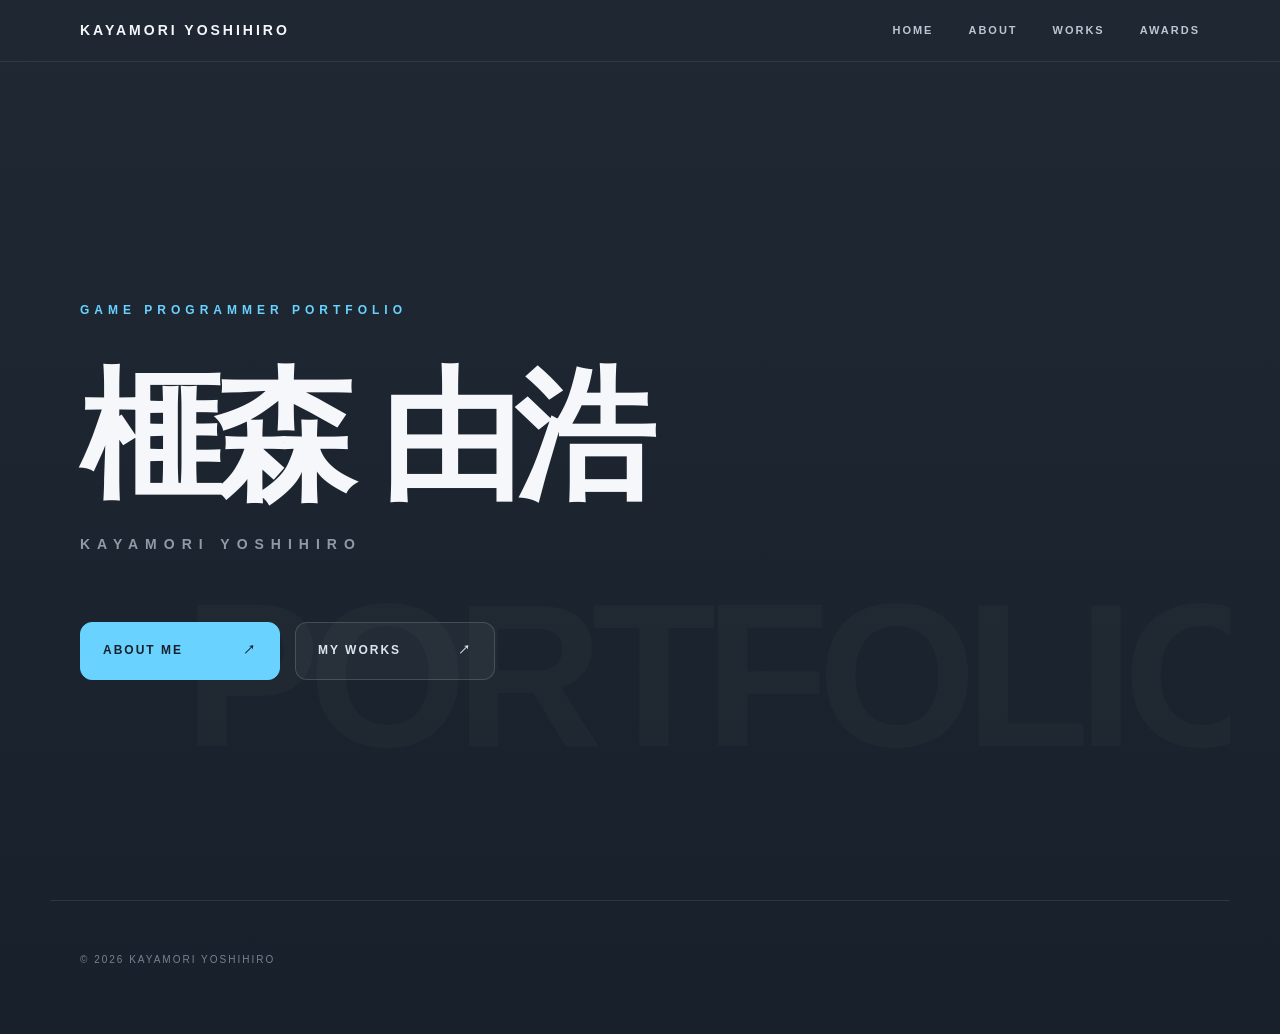
==== commit c8852b9a: "Works&Awards追加" ====
--- a/index.html
+++ b/index.html
@@ -26,22 +26,25 @@
                 KAYAMORI YOSHIHIRO
             </a>
 
-            <nav>
+<nav>
 
-                <a href="index.html">
-                    HOME
-                </a>
+    <a href="index.html">
+        HOME
+    </a>
 
-                <a href="about.html">
-                    ABOUT
-                </a>
+    <a href="about.html">
+        ABOUT
+    </a>
 
-                <!-- 後で追加 -->
-                <a href="works.html">
-                    WORKS
-                </a>
+    <a href="works.html">
+        WORKS
+    </a>
 
-            </nav>
+    <a href="awards.html">
+        AWARDS
+    </a>
+
+</nav>
 
         </div>
 
--- a/style.css
+++ b/style.css
@@ -368,6 +368,124 @@
 .hometown-info > p:last-child {
 
     color: #aeb8c3;
+
+    font-size: 14px;
+}
+
+
+/* ========================================
+   AWARDS
+======================================== */
+
+.awards {
+    padding-top: 130px;
+    padding-bottom: 150px;
+
+    border-top:
+        1px solid rgba(255, 255, 255, 0.09);
+}
+
+
+/* HEADER */
+
+.awards-header {
+    display: flex;
+
+    justify-content: space-between;
+    align-items: end;
+
+    margin-bottom: 60px;
+}
+
+
+.awards-header h2 {
+    font-size:
+        clamp(38px, 5vw, 60px);
+
+    letter-spacing: -2px;
+}
+
+
+.awards-intro {
+    max-width: 390px;
+
+    color: #9eabb8;
+
+    font-size: 14px;
+}
+
+
+/* LIST */
+
+.award-list {
+    border-top:
+        1px solid rgba(255, 255, 255, 0.12);
+}
+
+
+.award-item {
+    display: grid;
+
+    grid-template-columns:
+        160px 1fr;
+
+    gap: 40px;
+
+    padding:
+        38px 10px;
+
+    border-bottom:
+        1px solid rgba(255, 255, 255, 0.12);
+
+    transition:
+        padding-left 0.25s ease,
+        background 0.25s ease;
+}
+
+
+.award-item:hover {
+    padding-left: 20px;
+
+    background:
+        rgba(255, 255, 255, 0.025);
+}
+
+
+/* 年 */
+
+.award-date {
+    color: #69d2ff;
+
+    font-size: 22px;
+    font-weight: 700;
+
+    letter-spacing: 2px;
+}
+
+
+/* 内容 */
+
+.award-type {
+    color: #69d2ff;
+
+    font-size: 10px;
+    font-weight: 700;
+
+    letter-spacing: 3px;
+
+    margin-bottom: 8px;
+}
+
+
+.award-content h3 {
+    font-size: 22px;
+
+    margin-bottom: 8px;
+}
+
+
+.award-content > p:last-child {
+    color: #929daa;
 
     font-size: 14px;
 }
@@ -734,6 +852,36 @@
     }
 
 
+    /* AWARDS */
+
+.awards {
+    padding-top: 90px;
+    padding-bottom: 110px;
+}
+
+.awards-header {
+    display: block;
+
+    margin-bottom: 40px;
+}
+
+.awards-intro {
+    margin-top: 20px;
+}
+
+.award-item {
+    grid-template-columns: 1fr;
+
+    gap: 12px;
+
+    padding: 30px 5px;
+}
+
+.award-item:hover {
+    padding-left: 5px;
+}
+
+
     /* FAVORITE */
 
     .favorites {
@@ -848,6 +996,41 @@
     font-size: 55px;
 }
 
+
+/* WORKS */
+
+.works-page {
+    padding-top: 150px;
+    padding-bottom: 110px;
+}
+
+
+.works-heading {
+    margin-bottom: 60px;
+}
+
+
+.works-heading h1 {
+    font-size: 55px;
+}
+
+
+.works-grid {
+    grid-template-columns: 1fr;
+
+    gap: 65px;
+}
+
+
+.work-image {
+    border-radius: 17px;
+}
+
+
+.work-title-row h2 {
+    font-size: 30px;
+}
+
 }
 /* ========================================
    HOME PAGE
@@ -1074,4 +1257,332 @@
     font-size: 15px;
 
     line-height: 2;
+}
+
+
+/* ========================================
+   AWARDS PAGE
+======================================== */
+
+.awards-page {
+    min-height: 100vh;
+
+    padding-top: 190px;
+    padding-bottom: 150px;
+}
+
+
+.awards-page-title {
+    margin-bottom: 90px;
+}
+
+
+.awards-page-title h1 {
+    font-size:
+        clamp(60px, 9vw, 110px);
+
+    line-height: 1;
+
+    letter-spacing: -5px;
+
+    margin-bottom: 25px;
+}
+
+
+.awards-page-title > p:last-child {
+    color: #8e9aa8;
+
+    font-size: 15px;
+
+    letter-spacing: 2px;
+}
+
+
+/* ========================================
+   WORKS PAGE
+======================================== */
+
+.works-page {
+    padding-top: 190px;
+    padding-bottom: 160px;
+}
+
+
+/* HEADER */
+
+.works-heading {
+    margin-bottom: 90px;
+}
+
+
+.works-heading h1 {
+    font-size:
+        clamp(60px, 9vw, 110px);
+
+    line-height: 1;
+
+    letter-spacing: -5px;
+
+    margin-bottom: 30px;
+}
+
+
+.works-description {
+    max-width: 600px;
+
+    color: #9eabb8;
+
+    font-size: 15px;
+
+    line-height: 2;
+}
+
+
+/* ========================================
+   WORKS GRID
+======================================== */
+
+.works-grid {
+    display: grid;
+
+    grid-template-columns:
+        repeat(2, 1fr);
+
+    gap: 80px 35px;
+}
+
+
+/* ========================================
+   WORK ITEM
+======================================== */
+
+.work-item {
+    display: block;
+}
+
+
+.work-image {
+    position: relative;
+
+    width: 100%;
+
+    aspect-ratio: 16 / 10;
+
+    overflow: hidden;
+
+    border-radius: 22px;
+
+    background: #273340;
+
+    transition:
+        transform 0.35s ease,
+        box-shadow 0.35s ease;
+}
+
+
+.work-image img {
+    width: 100%;
+    height: 100%;
+
+    object-fit: cover;
+
+    transition:
+        transform 0.6s ease;
+}
+
+
+/* HOVER */
+
+.work-item:hover .work-image {
+    transform: translateY(-7px);
+
+    box-shadow:
+        0 25px 55px
+        rgba(0, 0, 0, 0.25);
+}
+
+
+.work-item:hover .work-image img {
+    transform: scale(1.04);
+}
+
+
+/* ========================================
+   NUMBER
+======================================== */
+
+.work-number {
+    position: absolute;
+
+    top: 20px;
+    right: 20px;
+
+    width: 48px;
+    height: 48px;
+
+    display: flex;
+
+    align-items: center;
+    justify-content: center;
+
+    border-radius: 50%;
+
+    background:
+        rgba(24, 33, 43, 0.85);
+
+    color: #ffffff;
+
+    font-size: 12px;
+    font-weight: 700;
+
+    letter-spacing: 1px;
+
+    backdrop-filter: blur(10px);
+}
+
+
+/* ========================================
+   IMAGE PLACEHOLDER
+======================================== */
+
+.work-placeholder {
+    display: flex;
+
+    justify-content: center;
+    align-items: center;
+
+    background:
+        linear-gradient(
+            135deg,
+            #7764a9,
+            #a48ad2
+        );
+
+    color:
+        rgba(255, 255, 255, 0.55);
+
+    font-size: 16px;
+
+    font-weight: 700;
+
+    letter-spacing: 5px;
+}
+
+
+.work-placeholder.blue {
+    background:
+        linear-gradient(
+            135deg,
+            #377c9d,
+            #69d2ff
+        );
+}
+
+
+/* ========================================
+   INFORMATION
+======================================== */
+
+.work-info {
+    padding-top: 25px;
+}
+
+
+/* TAG */
+
+.work-meta {
+    display: flex;
+
+    flex-wrap: wrap;
+
+    gap: 8px;
+
+    margin-bottom: 15px;
+}
+
+
+.work-meta span {
+    padding:
+        5px 12px;
+
+    border:
+        1px solid
+        rgba(255, 255, 255, 0.13);
+
+    border-radius: 20px;
+
+    color: #8fa0af;
+
+    font-size: 10px;
+
+    font-weight: 600;
+
+    letter-spacing: 1px;
+}
+
+
+/* TITLE */
+
+.work-title-row {
+    display: flex;
+
+    justify-content: space-between;
+
+    align-items: center;
+
+    margin-bottom: 15px;
+}
+
+
+.work-title-row h2 {
+    font-size:
+        clamp(28px, 4vw, 42px);
+
+    letter-spacing: -1px;
+}
+
+
+.work-arrow {
+    width: 43px;
+    height: 43px;
+
+    display: flex;
+
+    justify-content: center;
+    align-items: center;
+
+    border:
+        1px solid
+        rgba(255, 255, 255, 0.16);
+
+    border-radius: 50%;
+
+    color: #69d2ff;
+
+    transition:
+        background 0.25s ease,
+        transform 0.25s ease;
+}
+
+
+.work-item:hover .work-arrow {
+    background: #69d2ff;
+
+    color: #18212b;
+
+    transform:
+        translate(3px, -3px);
+}
+
+
+/* DESCRIPTION */
+
+.work-info > p {
+    color: #929eaa;
+
+    font-size: 14px;
+
+    line-height: 1.9;
+
+    max-width: 520px;
 }
